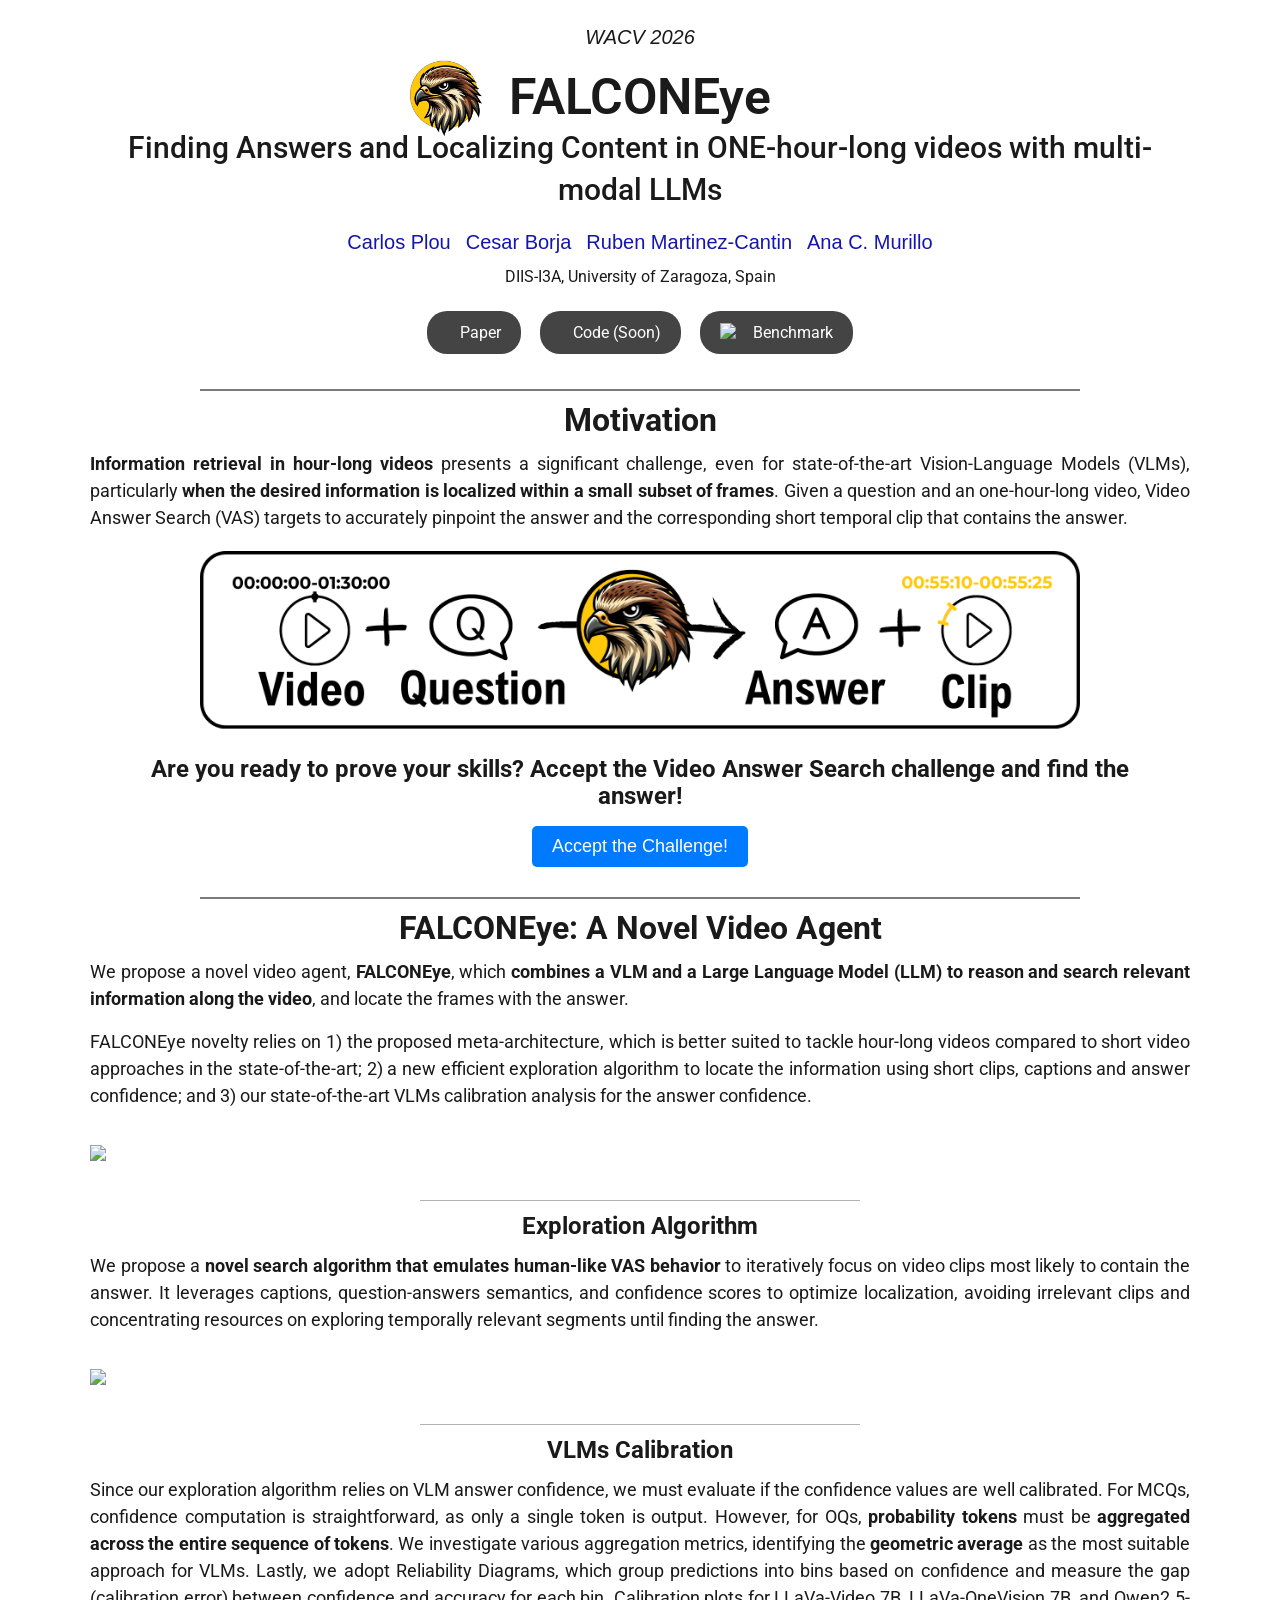
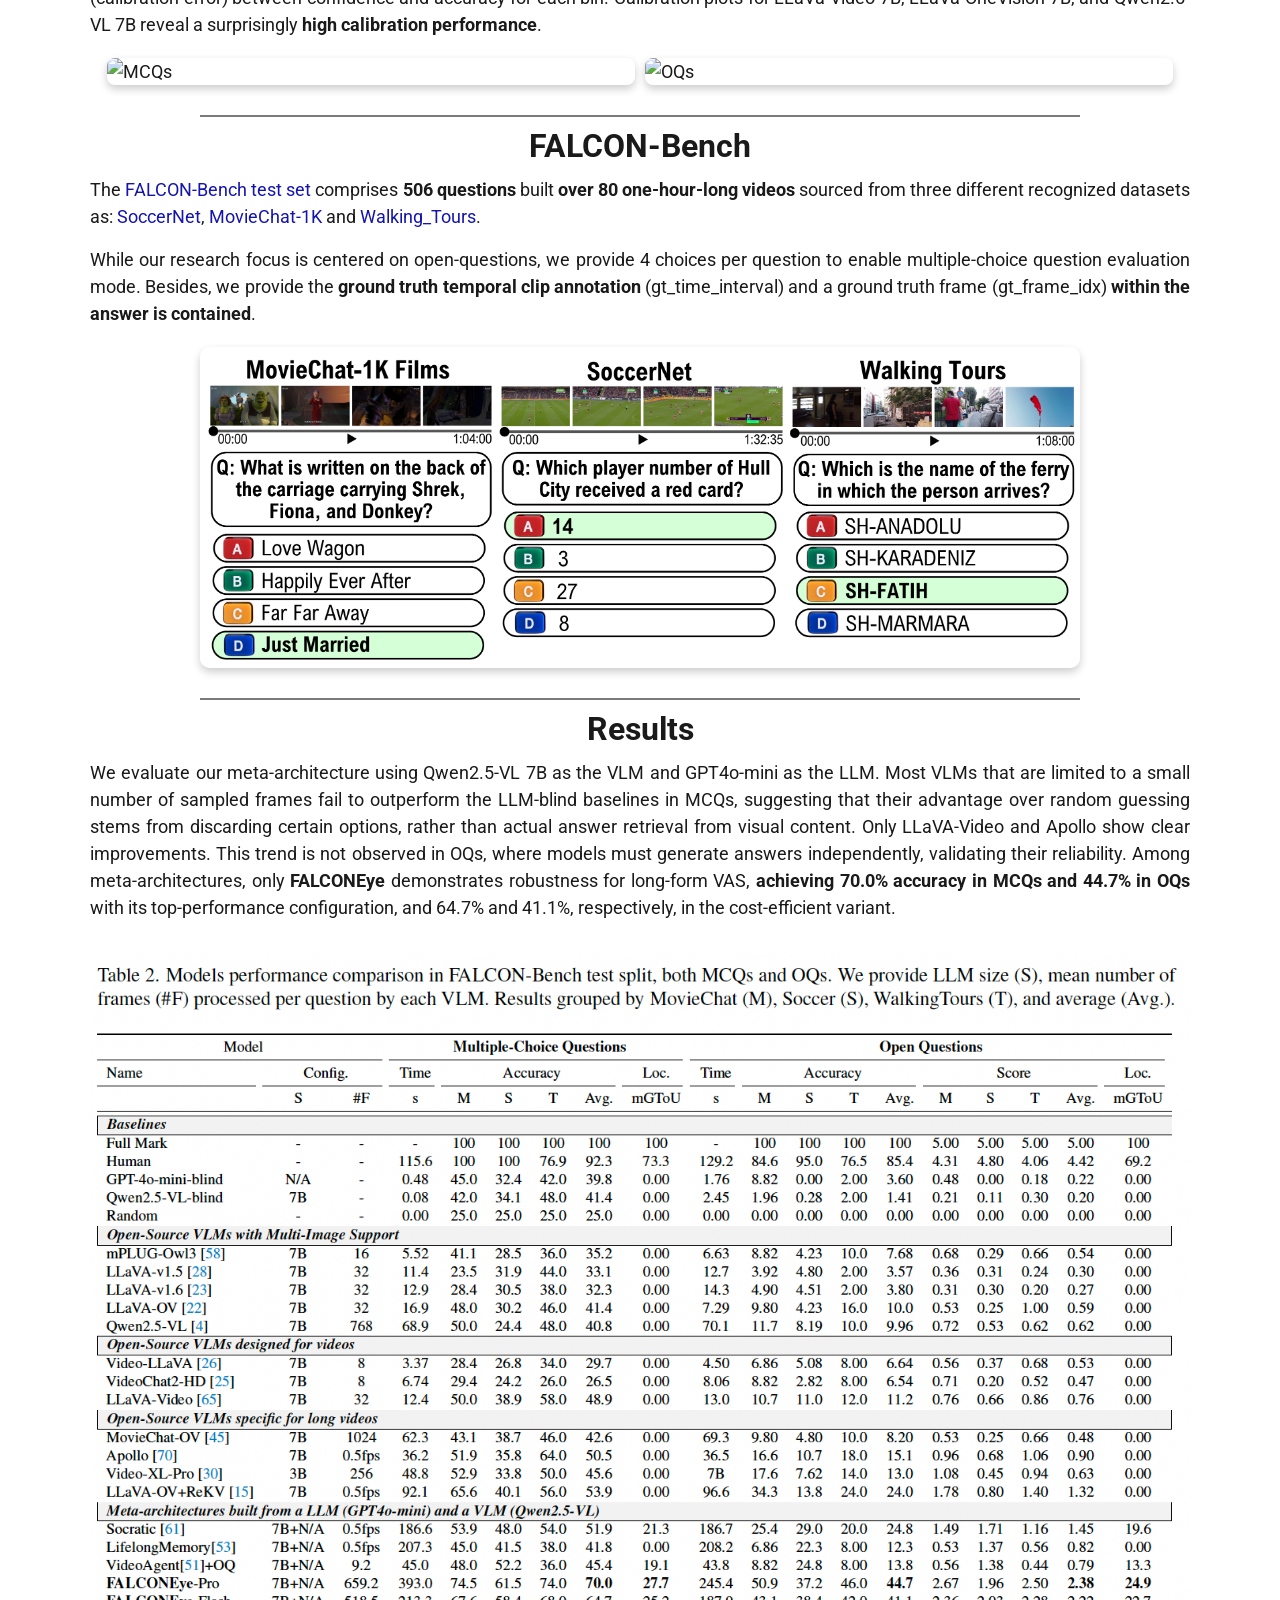
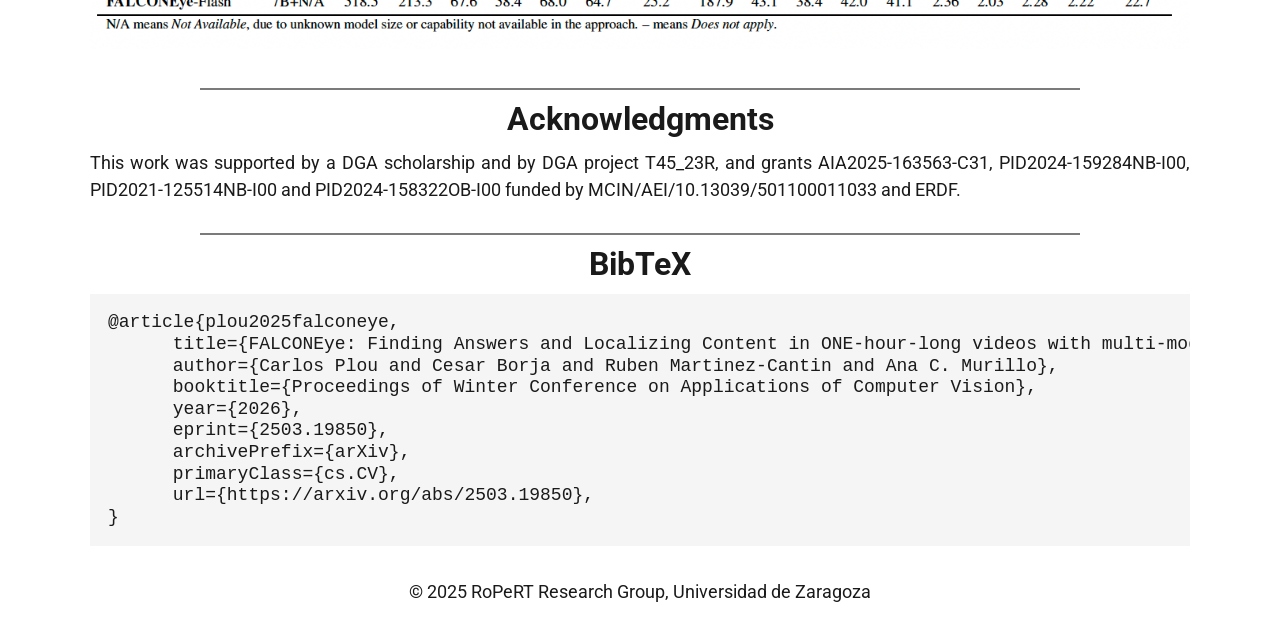
==== docs/index.html @ 59c0e641 "Update index.html" ====
<!DOCTYPE html>
<html lang="en">
<head>
  <meta charset="utf-8">
  <meta name="viewport" content="width=device-width, initial-scale=1">

  <title>FALCONEye</title>
  <meta name="description" content="Finding Answers and Localizing Content">
  <meta name="keywords" content="long-video-understanding, video-question-answering, llms">

  <meta property="og:title" content="FALCONEye">
  <meta property="og:description" content="Finding Answers and Localizing Content">
  <meta property="og:url" content="https://cplou99.github.io/falconeye/">
  <meta property="og:type" content="website">

  <meta name="twitter:card" content="summary">
  <meta name="twitter:title" content="FALCONEye">
  <meta name="twitter:description" content="Finding Answers and Localizing Content">

  <link rel="stylesheet" href="css/main.css">

  <link rel="stylesheet" href="https://cdnjs.cloudflare.com/ajax/libs/bootstrap-icons/1.11.3/font/bootstrap-icons.min.css">
  <link rel="stylesheet" href="https://cdn.jsdelivr.net/npm/font-awesome@4.7.0/css/font-awesome.min.css">
  <link rel="stylesheet" href="https://cdn.jsdelivr.net/gh/jpswalsh/academicons@1/css/academicons.min.css">

  <script src="/js/main.js"></script>
</head>
<body>
  <header>
    <div class="venue">WACV 2026</div>
    
    <div style="display: flex; justify-content: center; position: relative; margin-bottom: 0;">
      <img src="img/FALCONEyeLogo.png" alt="Logo" style="width: 80px; height: auto; position: absolute; left: calc(50% - 190px); transform: translateX(-50%);">
      <h1 class="title" style="font-size: 50px; font-family: 'Google Sans', 'Roboto', sans-serif; margin-bottom: 0; text-align: center;">
        FALCONEye
      </h1>
    </div>
  
    <p style="font-size: 30px; font-weight: 500; margin: 5px 0; line-height: 1.4; text-align: center; font-family: 'Google Sans', 'Roboto', sans-serif;">
      Finding Answers and Localizing Content in ONE-hour-long videos with multi-modal LLMs
    </p>
  </header>


  
  <link href="https://fonts.googleapis.com/css2?family=Roboto:wght@400;700&display=swap" rel="stylesheet">
  <link href="https://fonts.googleapis.com/css2?family=Google+Sans:wght@400;700&display=swap" rel="stylesheet">
  
  
  <link href="https://fonts.googleapis.com/css2?family=Playfair+Display:wght@400;700&display=swap" rel="stylesheet">
  
  
  <link href="https://fonts.googleapis.com/css2?family=Poppins:wght@400;600&display=swap" rel="stylesheet">

  <div class="authors">
      <span><a href="https://cplou99.github.io/web">Carlos Plou</a><sup></sup></span>
      <span><a href="https://www.linkedin.com/in/cesar-borja-moreno">Cesar Borja</a><sup></sup></span>
      <span><a href="https://webdiis.unizar.es/~rmcantin/">Ruben Martinez-Cantin</a><sup></sup></span>
      <span><a href="https://sites.google.com/unizar.es/anac">Ana C. Murillo</a><sup></sup></span>
  </div>

  

  <div class="affiliations">
        <span>DIIS-I3A, University of Zaragoza, Spain</span>
  </div>

  <div class="links">
      <a href="https://arxiv.org/abs/2503.19850">
        
          <i class="ai ai-arxiv"></i>
        
        Paper
      </a>
      <a href="https://github.com/cplou99/FALCONEye">
        
          <i class="bi bi-github"></i>
        
        Code (Soon)
      </a>
      <a href="https://huggingface.co/datasets/cplou99/FALCON-Bench">
        
          <img src="https://huggingface.co/front/assets/huggingface_logo-noborder.svg" alt="icon" style="width: 20px; height: 20px; margin-right: 5px;">
        
        Benchmark
      </a>
  </div>
</header>

<main>
  <section class="content">
    <style>
    .btn-group button {
        padding: 8px 16px;
        margin: 5px;
        font-size: 16px;
        background-color: #444;
        color: white;
        border: 1px solid #444;
        border-radius: 15px;
        cursor: pointer;
        transition: background-color 0.2s ease;
        display: inline-flex;
        align-items: center;
        gap: 8px;
    }
    .btn-group button:hover {
        background-color: #333;
    }
    .btn-group button img {
        width: 18px;
        height: 18px;
    }
    .links a {
    display: inline-flex;
    align-items: center;
    padding: 8px 20px;
    margin: 5px;
    font-size: 16px;
    color: white !important;
    background-color: #444 !important;
    border: none;
    border-radius: 20px;
    cursor: pointer;
    text-decoration: none;
    transition: background-color 0.2s ease;
    gap: 8px;
    }


    .links a i {
    margin-right: 5px;
    }

    h2 {
        font-size: 2rem; /* Slightly larger for better visibility */
        font-weight: 700; /* Bold */
        margin-bottom: 0.5em;
        margin-top: 0.5em;
        text-align: center; /* Center-align */
        font-family: 'Google Sans', 'Roboto', sans-serif; /* Matching title */
        }

    h3 {
        font-size: 1.5rem; /* More prominent than before */
        font-weight: 700; /* Bold */
        margin-bottom: 0.5em;
        margin-top: 0.5em;
        text-align: center; /* Center-align */
        font-family: 'Google Sans', 'Roboto', sans-serif; /* Matching title */
    }

    body {
        font-family: 'Google Sans', 'Roboto', sans-serif;
        color: var(--text-color);
        line-height: 1.5em;
        font-weight: 400;
        background-color: white;
        max-width: 1100px;
        margin: 0 auto;
        padding: 1rem;
        font-size: 18px;
    }

    hr {
        border: none;
        height: 2px;
        background-color: #444; /* Color oscuro y elegante */
        margin: 30px auto 0px auto; /* Más espacio arriba, menos abajo */
        opacity: 0.7; /* Ligera transparencia */
        width: 80%; /* Un poco más corto para estilizar */
    }

    .sub-separator {
        border: none;
        height: 1px;
        background-color: #666; /* A bit lighter */
        margin: 20px auto 5px auto; /* Less space than main separator */
        opacity: 0.5; /* More transparent */
        width: 40%; /* Shorter width */
    }

    .small-image {
        display: block;
        max-width: 80%; /* Ajusta el tamaño según prefieras */
        margin: 20px auto; /* Centra la imagen */
        border-radius: 10px; /* Esquinas redondeadas para un toque más elegante */
        box-shadow: 0 4px 8px rgba(0, 0, 0, 0.2); /* Sombra suave */
    }

    .small-image-simple {
        display: block;
        max-width: 80%; /* Ajusta el tamaño según prefieras */
        margin: 20px auto; /* Centra la imagen */
    }

    .image-pair {
        display: flex;
        justify-content: center;
        gap: 10px; /* Espacio entre las imágenes */
        margin: 20px auto; /* Margen superior e inferior */
        width: 100%; /* Ocupa toda la anchura */
    }

    .image-pair img {
        width: 48%; /* Cada imagen ocupa aproximadamente la mitad */
        height: auto; /* Ajusta la altura proporcionalmente */
        border-radius: 8px; /* Bordes redondeados */
        box-shadow: 0 4px 8px rgba(0, 0, 0, 0.2); /* Sombra ligera */
    }

<script>
    window.addEventListener('load', function() {
        const iframes = document.querySelectorAll('iframe');
        iframes.forEach(iframe => {
            const src = iframe.getAttribute('src');
            if (src && src.includes('youtube.com')) {
                if (!src.includes('mute=1')) {
                    const newSrc = src.includes('?') ? `${src}&mute=1` : `${src}?mute=1`;
                    iframe.setAttribute('src', newSrc);
                }
            }
        });
    });
</script>


</style>
<hr>
<h2 id="motivation">Motivation</h2>
<p><strong>Information retrieval in hour-long videos</strong> presents a significant challenge, even for state-of-the-art Vision-Language Models (VLMs), particularly <strong>when the desired information is localized within a small subset of frames</strong>. Given a question and an one-hour-long video, Video Answer Search (VAS) targets to accurately pinpoint the answer and the corresponding short temporal clip that contains the answer.</p>
<img src="img/FALCON_task.png" class="small-image-simple">
<div style="text-align: center; margin: 20px;">
    <p style="font-size: 24px; font-weight: bold;">Are you ready to prove your skills? Accept the Video Answer Search challenge and find the answer!</p>
    <button onclick="startChallenge()" style="padding: 10px 20px; font-size: 18px; background-color: #007BFF; color: white; border: none; border-radius: 5px; cursor: pointer; transition: background-color 0.3s ease;">
        Accept the Challenge!
    </button>
</div>
<div id="challenge" style="display: none; text-align: center;">
    <p style="font-size: 28px; font-weight: bold; margin-top: 20px;">Which coffee is announced at the entrance of Caffè Nero?</p>
    <input id="user-answer" type="text" placeholder="Your answer..." style="padding: 10px; margin: 10px; width: 80%; border: 2px solid #333; border-radius: 8px; font-size: 18px;">
    <button onclick="checkAnswer()" style="padding: 8px 20px; font-size: 16px; background-color: #28a745; color: white; border: none; border-radius: 5px; cursor: pointer; transition: background-color 0.3s ease;">
        Submit
    </button>
    <p style="font-size: 18px; font-weight: bold; margin-top: 10px;">Time spent: <span id="timer">0</span> seconds</p>
    <iframe id="video-player" width="100%" height="400" src="https://www.youtube.com/embed/mA9lYWyXMYU?mute=1&controls=1" frameborder="0" allow="accelerometer; autoplay; clipboard-write; encrypted-media; gyroscope; picture-in-picture" allowfullscreen></iframe>
    <p id="result" style="margin-top: 10px; font-size: 22px;"></p>
    <div id="answer-container" style="display: none; margin-top: 10px; text-align: center;">
        <p style="font-size: 20px;">The correct answer is: Iced Cappuccino (between 23:50 and 24:05)</p>
        <iframe id="answer-clip" width="100%" height="400" src="https://www.youtube.com/embed/mA9lYWyXMYU?mute=1&start=1430&end=1445&controls=1" frameborder="0" allow="accelerometer; autoplay; clipboard-write; encrypted-media; gyroscope; picture-in-picture" allowfullscreen></iframe>
    </div>
    <p id="reflection" style="margin-top: 20px; font-size: 18px; font-style: italic;"></p>
</div>
<script>
    let startTime, timerInterval;

    function startChallenge() {
        const challenge = document.getElementById("challenge");
        challenge.style.display = "block";
        startTimer();
    }

    function startTimer() {
        startTime = Date.now();
        timerInterval = setInterval(updateTimer, 1000);
    }

    function updateTimer() {
        const timer = document.getElementById("timer");
        const elapsedTime = Math.floor((Date.now() - startTime) / 1000);
        timer.textContent = elapsedTime;
    }

    function checkAnswer() {
        clearInterval(timerInterval);
        const userAnswer = document.getElementById("user-answer").value.toLowerCase();
        const result = document.getElementById("result");
        const answerContainer = document.getElementById("answer-container");
        const videoPlayer = document.getElementById("video-player");
        const reflection = document.getElementById("reflection");
        const elapsedTime = Math.floor((Date.now() - startTime) / 1000);

        const correctAnswer = "iced cappuccino";
        let message = "";
        let congrats = "";

        if (elapsedTime < 60) {
            message = "Whoa, that was quick! You nailed it in no time.";
            congrats = "Congrats!";
        } else if (elapsedTime < 180) {
            message = "Nice one! You did pretty well.";
            congrats = "Congrats!";
        } else if (elapsedTime < 300) {
            message = "Not bad at all! Took you a bit, but you got there.";
            congrats = "Congrats!";
        } else {
            message = "That took a while... But hey, you made it!";
            congrats = "Congrats!";
        }

        result.textContent = `${congrats} ${message} You spent ${elapsedTime} seconds.`;
        reflection.textContent = "Think about it... How did you figure it out? Do you think current VLMs using 32/64 uniform frame sampling throughout the video would catch that detail?";

        if (userAnswer.includes(correctAnswer)) {
            result.style.color = "green";
        } else {
            result.textContent = `Oops! That wasn’t it! You spent ${elapsedTime} seconds. Here's the correct answer:`;
            result.style.color = "red";
            answerContainer.style.display = "block";
            videoPlayer.style.display = "none";
        }
    }
</script>
<hr>
<h2 id="falconeye-a-novel-video-agent">FALCONEye: A Novel Video Agent</h2>
<p>We propose a novel video agent, <strong>FALCONEye</strong>, which <strong>combines a VLM and a Large Language Model (LLM) to reason and search relevant information along the video</strong>, and locate the frames with the answer.</p>
<p>FALCONEye novelty relies on 1) the proposed meta-architecture, which is better suited to tackle hour-long videos compared to short video approaches in the state-of-the-art; 2) a new efficient exploration algorithm to locate the information using short clips, captions and answer confidence; and 3) our state-of-the-art VLMs calibration analysis for the answer confidence.</p>
<figure class="teaser">
    <img src="img/FALCONEye_Teaser.png">
</figure>
<hr class="sub-separator">
<h3 id="exploration-algorithm">Exploration Algorithm</h3>
<p>We propose a <strong>novel search algorithm that emulates human-like VAS behavior</strong> to iteratively focus on video clips most likely to contain the answer. It leverages captions, question-answers semantics, and confidence scores to optimize localization, avoiding irrelevant clips and  concentrating resources on exploring temporally relevant segments until finding the answer.</p>
<figure class="teaser">
    <img src="img/FalconExpAlgorithm.png">
</figure>
<hr class="sub-separator">
<h3 id="vlms-calibration">VLMs Calibration</h3>
<p>Since our exploration algorithm relies on VLM answer confidence, we must evaluate if the confidence values are well calibrated. For MCQs, confidence computation is straightforward, as only a single token is output. However, for OQs, <strong>probability tokens</strong> must be <strong>aggregated across the entire sequence of tokens</strong>. We investigate various aggregation metrics, identifying the <strong>geometric average</strong> as the most suitable approach for VLMs. Lastly, we adopt Reliability Diagrams, which group predictions into bins based on confidence and measure the gap (calibration error) between confidence and accuracy for each bin. Calibration plots for LLaVa-Video 7B, LLaVa-OneVision 7B, and Qwen2.5-VL 7B reveal a surprisingly <strong>high calibration performance</strong>.</p>
<div class="image-pair">
    <img src="img/CalibrationMCQs.png" alt="MCQs">
    <img src="img/CalibrationOQs.png" alt="OQs">
</div>
<hr>
<h2 id="falcon-bench">FALCON-Bench</h2>
<p>The <a href="https://huggingface.co/datasets/cplou99/FALCON-Bench">FALCON-Bench test set</a> comprises <strong>506 questions</strong> built <strong>over 80 one-hour-long videos</strong> sourced from three different recognized datasets as: <a href="https://www.soccer-net.org/home">SoccerNet</a>, <a href="https://github.com/rese1f/MovieChat">MovieChat-1K</a> and <a href="https://huggingface.co/datasets/shawshankvkt/Walking_Tours">Walking_Tours</a>.</p>
<p>While our research focus is centered on open-questions, we provide 4 choices per question to enable multiple-choice question evaluation mode. Besides, we provide the <strong>ground truth temporal clip annotation</strong> (gt_time_interval) and a ground truth frame (gt_frame_idx) <strong>within the answer is contained</strong>.</p>
<img src="img/FalconBench_examples_new.png" class="small-image">
<hr>
<h2 id="results">Results</h2>
<p>We evaluate our meta-architecture using Qwen2.5-VL 7B as the VLM and GPT4o-mini as the LLM. Most VLMs that are limited to a small number of sampled frames fail to outperform the LLM-blind baselines in MCQs, suggesting that their advantage over random guessing stems from discarding certain options, rather than actual answer retrieval from visual content. Only LLaVA-Video and Apollo show clear improvements. This trend is not observed in OQs, where models must generate answers independently, validating their reliability.  Among meta-architectures, only <strong>FALCONEye</strong> demonstrates robustness for long-form VAS, <strong>achieving 70.0% accuracy in MCQs and 44.7% in OQs</strong> with its top-performance configuration, and 64.7% and 41.1%, respectively, in the cost-efficient variant.</p>
<figure class="teaser">
    <img src="img/MainResultsTable.png">
</figure>
<hr>
<h2 id="acks">Acknowledgments</h2>
<p>This work was supported by a DGA scholarship and by DGA project T45_23R, and grants AIA2025-163563-C31, PID2024-159284NB-I00, PID2021-125514NB-I00 and PID2024-158322OB-I00 funded by MCIN/AEI/10.13039/501100011033 and ERDF.</p>
<hr>
<h2 id="bibtex">BibTeX</h2>
<pre tabindex="0"><code>@article{plou2025falconeye,
      title={FALCONEye: Finding Answers and Localizing Content in ONE-hour-long videos with multi-modal LLMs}, 
      author={Carlos Plou and Cesar Borja and Ruben Martinez-Cantin and Ana C. Murillo},
      booktitle={Proceedings of Winter Conference on Applications of Computer Vision},
      year={2026},
      eprint={2503.19850},
      archivePrefix={arXiv},
      primaryClass={cs.CV},
      url={https://arxiv.org/abs/2503.19850},
}
</code></pre>
  </section>
</main>

<footer>
  &copy; 2025 RoPeRT Research Group, Universidad de Zaragoza
</footer>


</body>
</html>
---- docs/css/main.css ----
:root {
  --text-color: rgb(26, 26, 26);
  --link-color: rgb(20, 20, 175);
  --background-secondary-color: rgb(245, 245, 245);
}

body {
  font-family: ui-sans-serif, -apple-system, system-ui, Helvetica, Arial, sans-serif;

  -webkit-font-smoothing: antialiased;
  text-rendering: optimizeLegibility;

  color: var(--text-color);
  line-height: 1.5em;
  font-weight: 400;

  max-width: 900px;
  margin: 0 auto;
  padding: 1rem;
}

header {
  font-family: 'Google Sans', sans-serif;
  display: flex;
  flex-direction: column;
  align-items: center;
}

main {
  text-align: justify;
}

footer {
  margin-top: 2rem;
  text-align: center;
}

a {
  text-decoration: none;
  color: var(--link-color)
}

a:hover {
  text-decoration: underline;
}

p:not(:first-child) {
  margin-top: .5rem;
}

p {
  margin-bottom: 1rem;
}

h1 {
  font-size: 2.5rem;
  font-weight: 600;
  line-height: 1;
}

h1.title {
  font-family: 'Google Sans', sans-serif;
  text-align: center;
  margin-bottom: .25em;
  margin-top: .25em;
}

h2 {
  font-size: 1.75rem;
  font-weight: 400;
  margin-bottom: .5em;
  margin-top: 1em;
}

h3 {
  font-size: 1.25rem;
  font-weight: 600;
  margin-bottom: .5em;
  margin-top: 1em;
}

sup {
  font-size: 0.75rem;
}

.authors {
  font-family: 'Google Sans', sans-serif;
  font-size: 1.25rem;
  display: flex;
  display: flex;
  flex-wrap: wrap;
  justify-content: center;
  text-align: center;
  margin: 0.5rem;
  gap: 0.25em 0.75em;
}

.notes {
  font-size: 1rem;
  display: flex;
  flex-wrap: wrap;
  justify-content: center;
  text-align: center;
  margin: 0.25rem;
  gap: 0.25em 0.75em;
}

.affiliations {
  font-size: 1rem;
  display: flex;
  flex-wrap: wrap;
  justify-content: center;
  text-align: center;
  margin: 0.25rem;
  gap: 0.25em 0.75em;
}

.venue {
  font-size: 1.25rem;
  font-style: italic;
  margin: .5rem;
  text-align: center;
}

.links {
  font-size: 1em;
  display: flex;
  flex-wrap: wrap;
  justify-content: center;
  text-align: center;
  margin: 1rem;
  gap: 0.5em 0.5em;
}

.links a {
  text-decoration: none;
  padding: 7px 20px;
  border: 1px solid var(--link-color);
  border-radius: 20px;
  transition: background-color 0.25s ease;
}

.links a:hover {
  background-color: var(--background-secondary-color);
}

figure {
  margin: 2rem auto;
}

figure img {
  max-width: 100%;
  height: auto;
}

figure figcaption {
  text-align: justify;
  margin: 0 2rem;
  font-style: italic;
}

.code-container {
  background-color: var(--background-secondary-color);
  margin: 1em 0;
}

pre {
  margin: 0;
  padding: 1em;
  line-height: 1.2;
  overflow-x: auto;
  background-color: var(--background-secondary-color) !important;
}

.clipboard-button {
  float: right;
  font-size: 1em;
  margin: 5px;
  padding: 5px;
  color: rgba(0, 0, 0, 0.4);
  background-color: transparent;
  border: none;
  border-radius: 5px;
  cursor: pointer;
  transition: background-color 0.25s ease;
}

.clipboard-button:hover {
  background-color: rgba(0, 0, 0, 0.1);
}

article.publication {
  margin: 1rem 0;
}
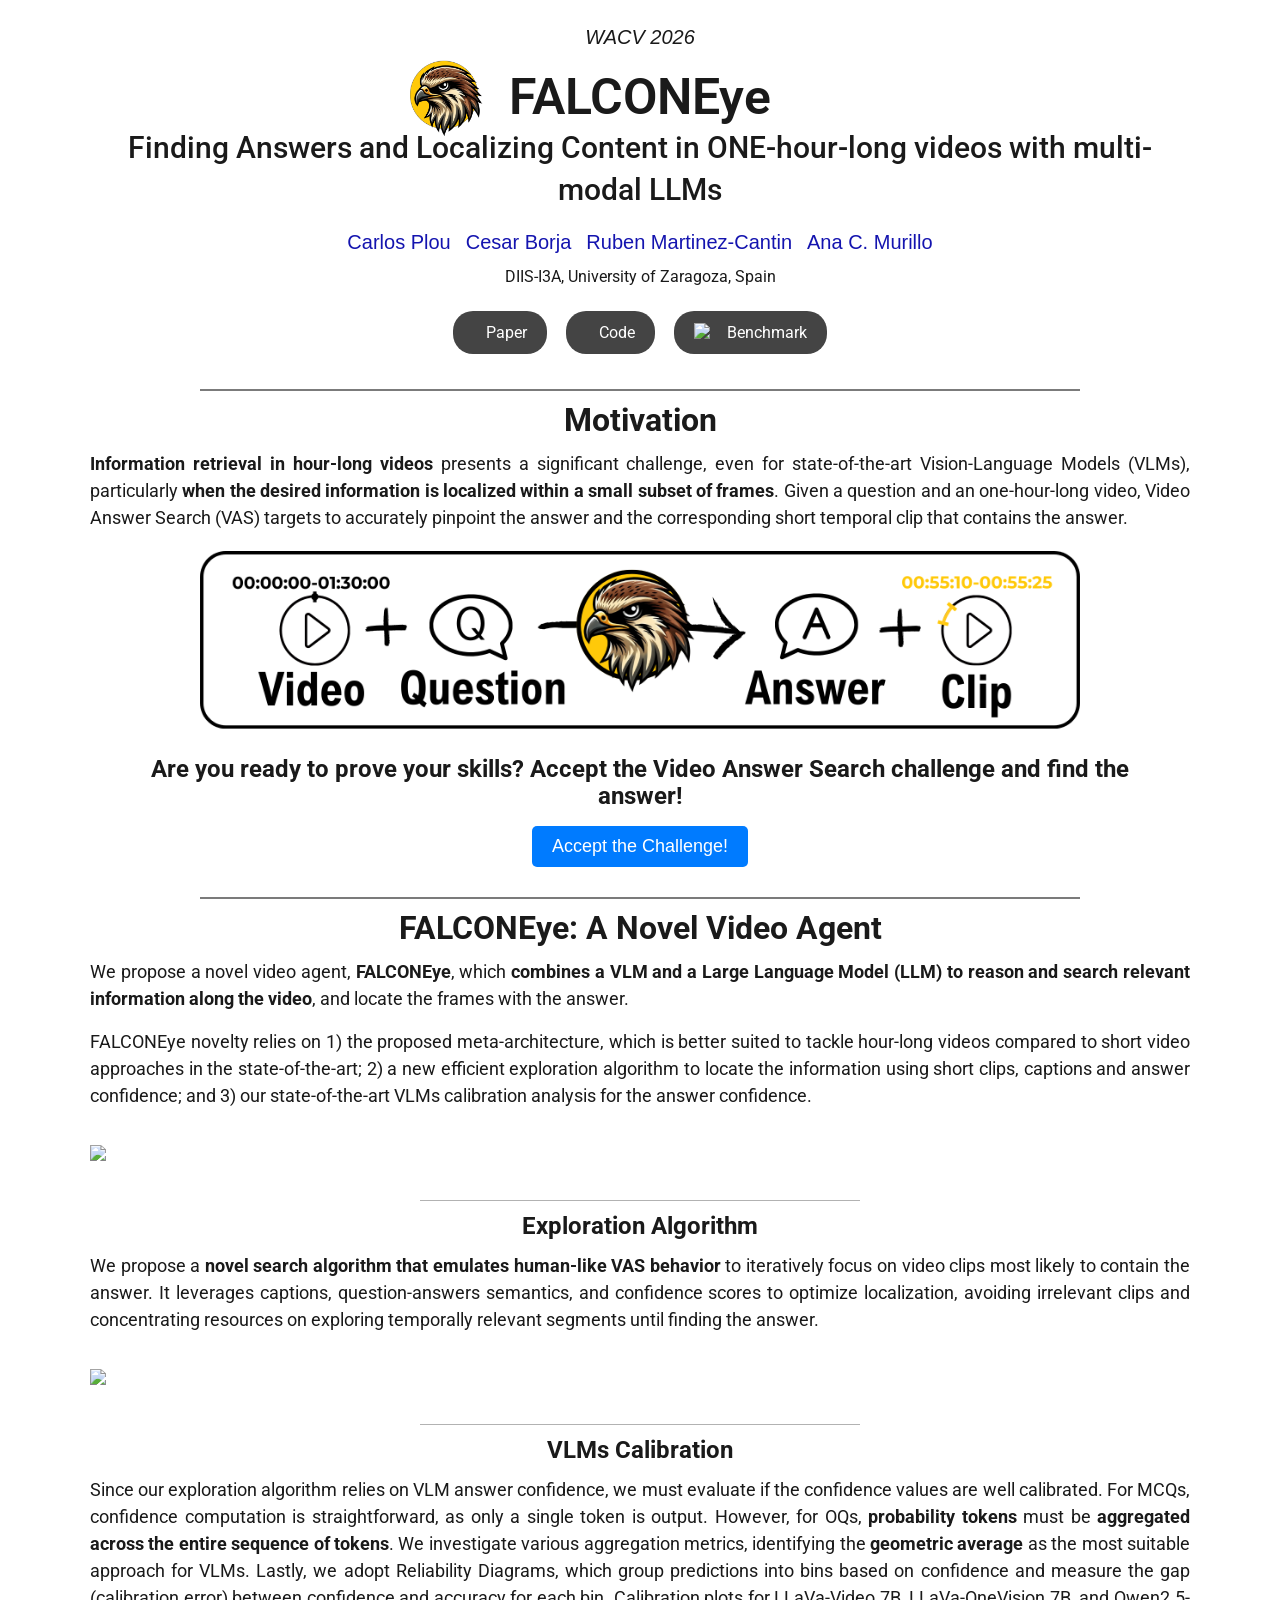
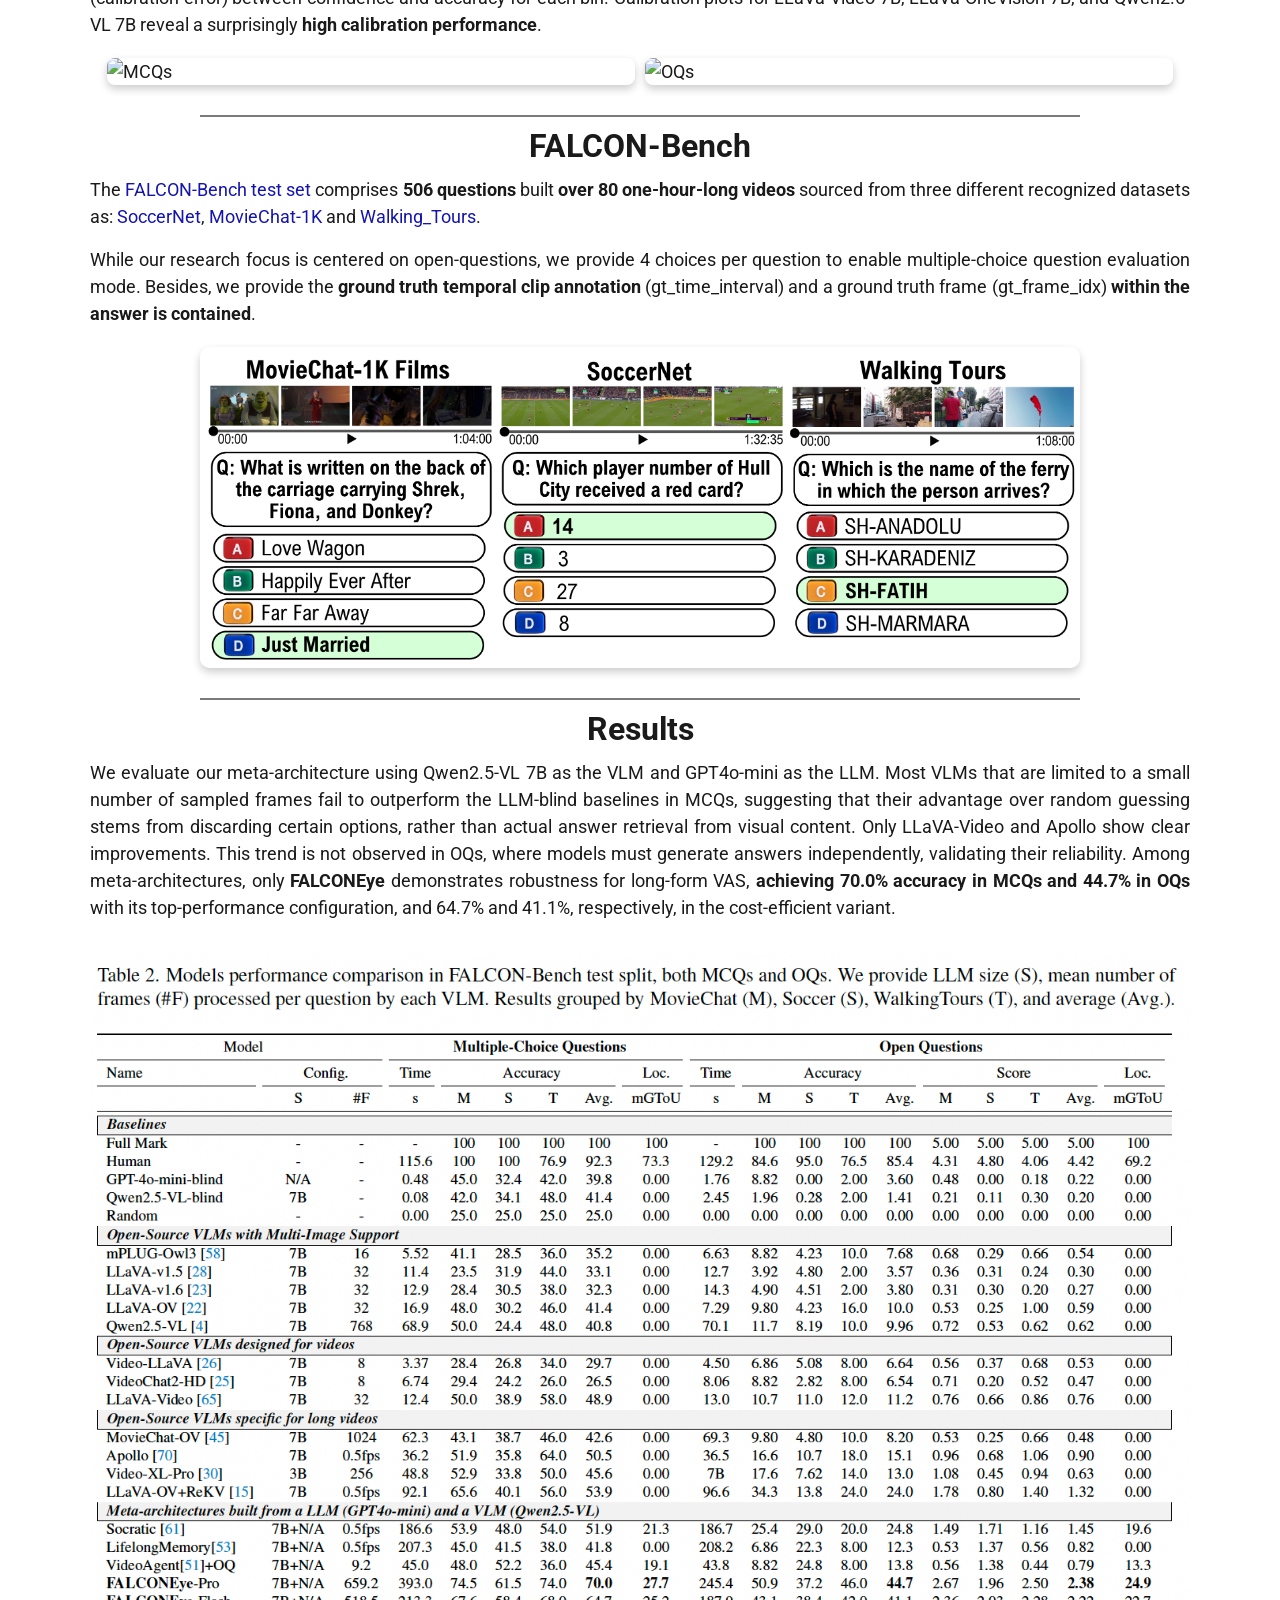
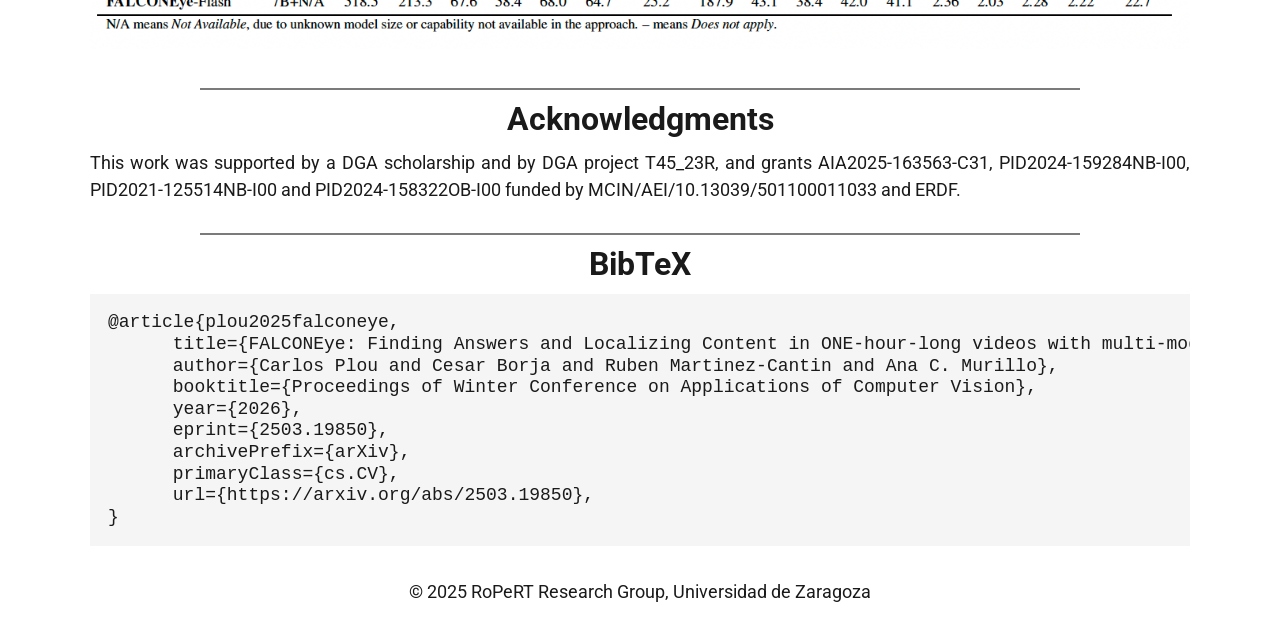
==== commit a015270f: "update webpage" ====
--- a/docs/index.html
+++ b/docs/index.html
@@ -76,7 +76,7 @@
         
           <i class="bi bi-github"></i>
         
-        Code (Soon)
+        Code
       </a>
       <a href="https://huggingface.co/datasets/cplou99/FALCON-Bench">
         
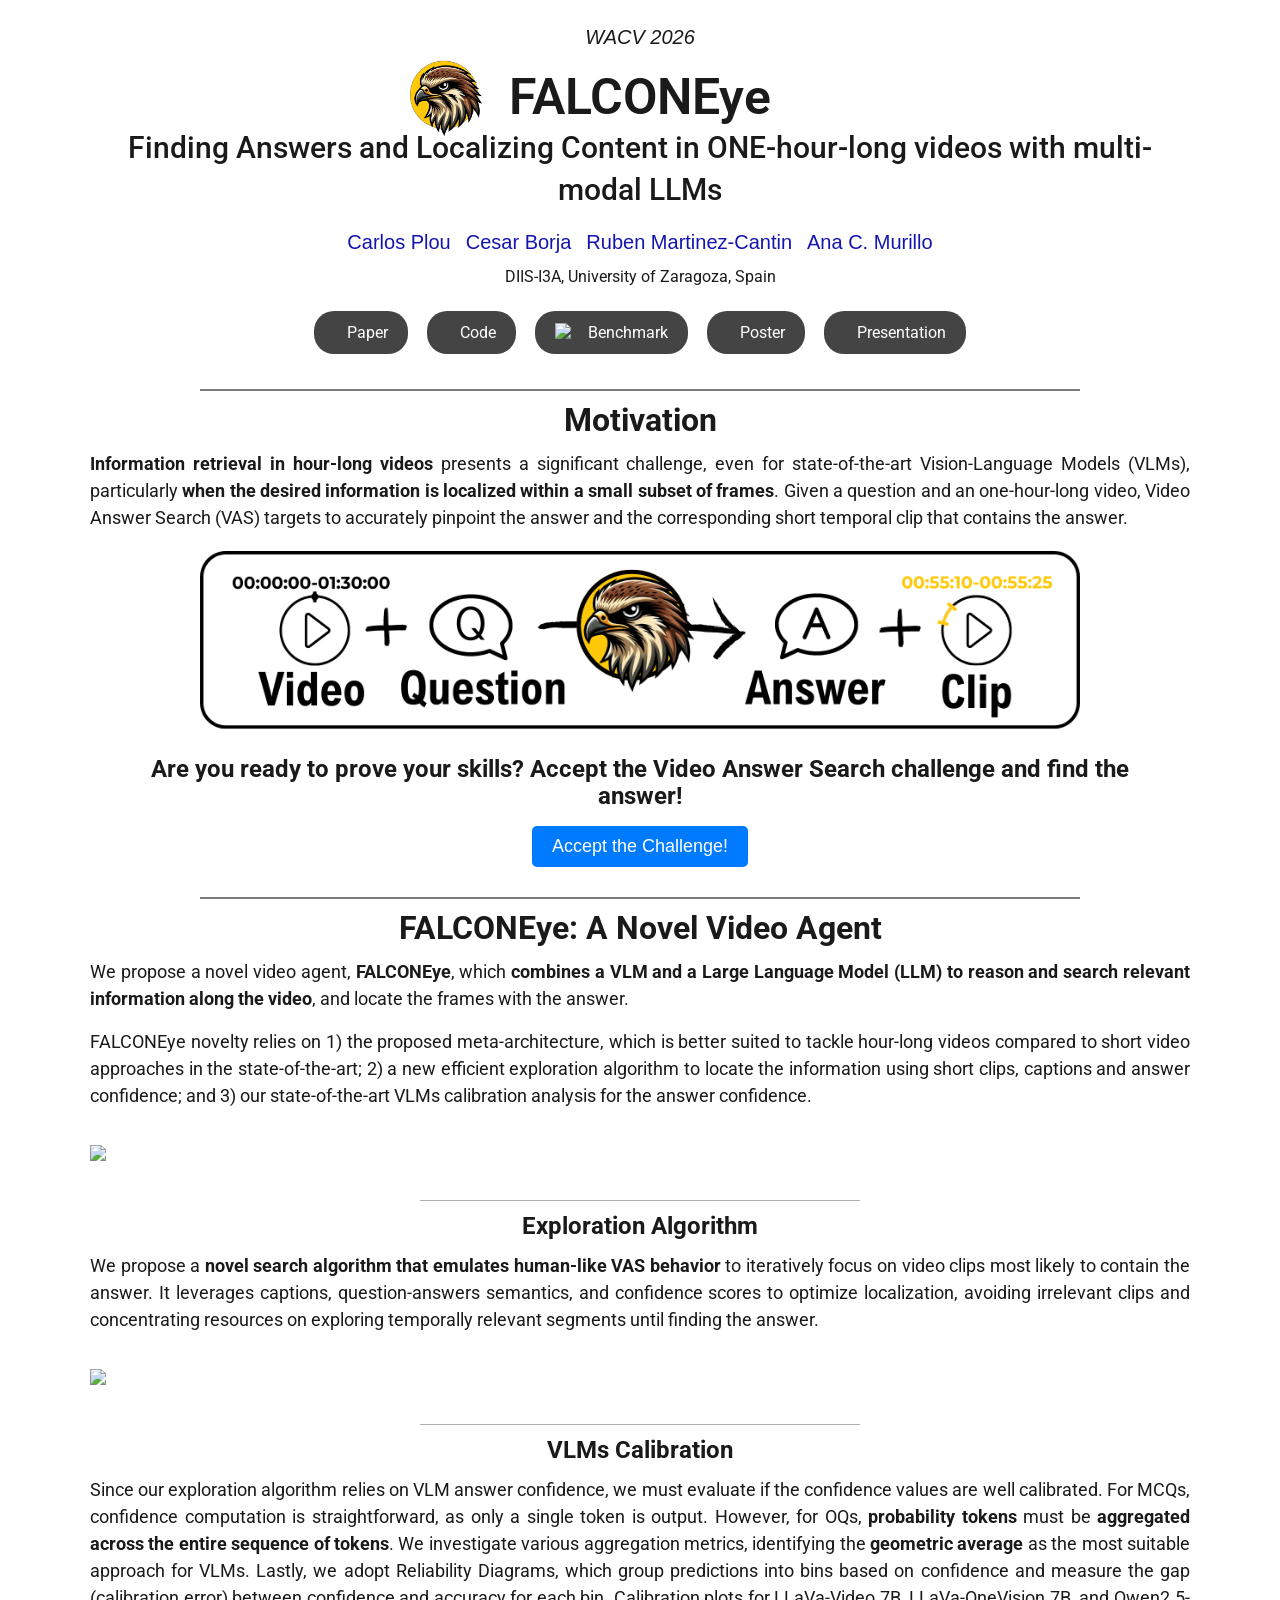
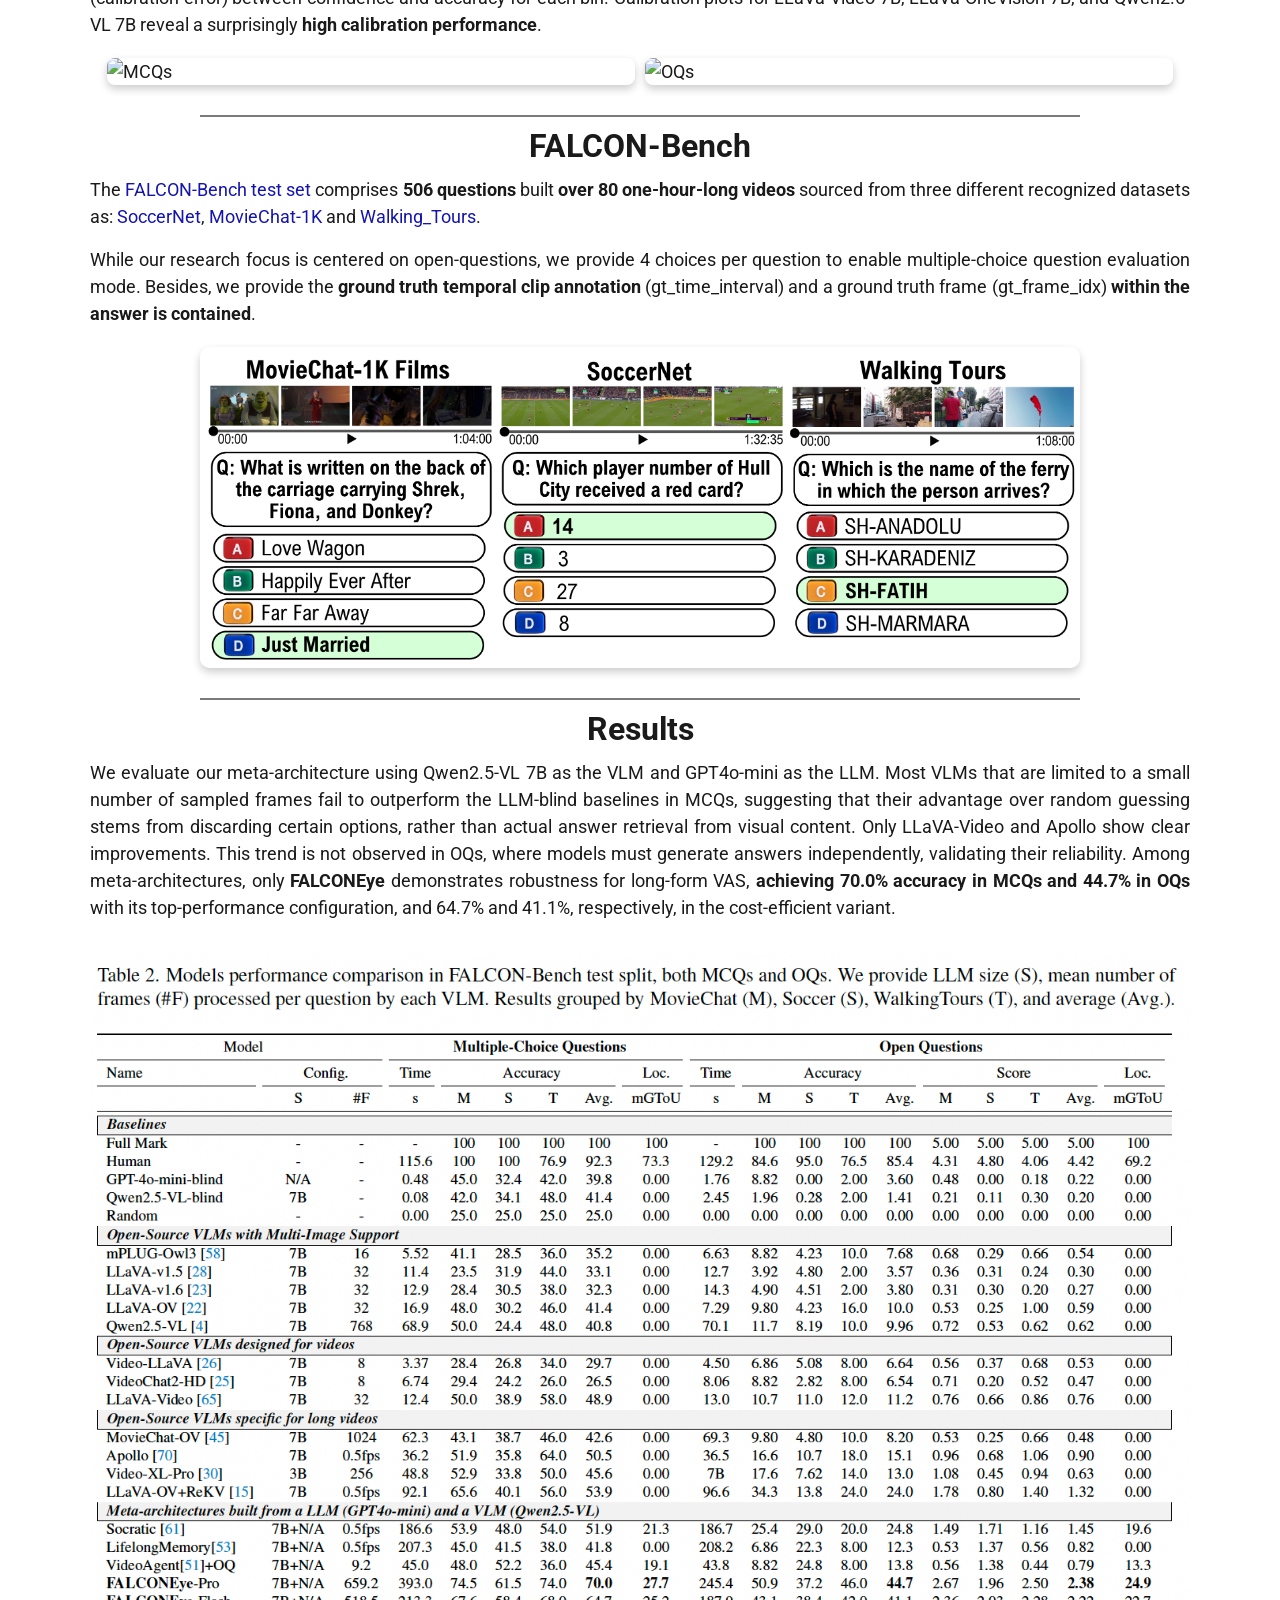
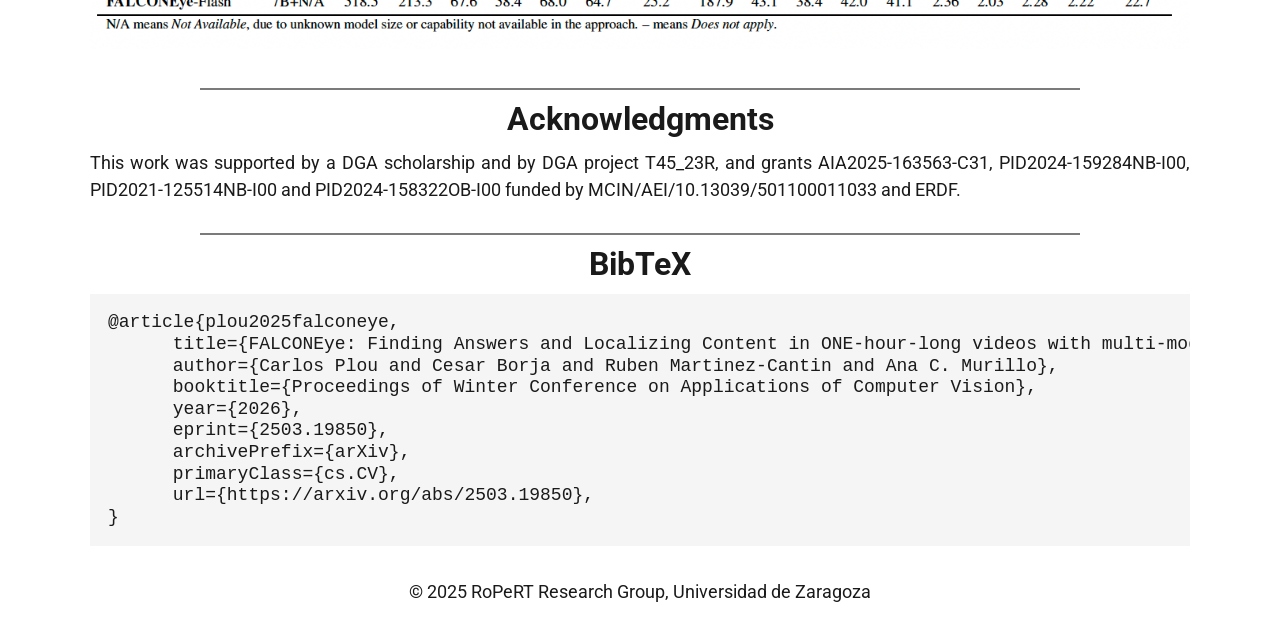
==== commit 5c78e72a: "add links to poster and presentation" ====
--- a/docs/index.html
+++ b/docs/index.html
@@ -6,7 +6,7 @@
 
   <title>FALCONEye</title>
   <meta name="description" content="Finding Answers and Localizing Content">
-  <meta name="keywords" content="long-video-understanding, video-question-answering, llms">
+  <meta name="keywords" content="agentic video, video-question-answering, llms">
 
   <meta property="og:title" content="FALCONEye">
   <meta property="og:description" content="Finding Answers and Localizing Content">
@@ -83,6 +83,18 @@
           <img src="https://huggingface.co/front/assets/huggingface_logo-noborder.svg" alt="icon" style="width: 20px; height: 20px; margin-right: 5px;">
         
         Benchmark
+      </a>
+      <a href="img/falconeye_poster.png">
+        
+          <i class="bi bi-file-earmark-image"></i>
+        
+        Poster
+      </a>
+      <a href="https://youtu.be/watch?v=HDyc6uejWko">
+        
+          <i class="bi bi-camera-reels"></i>
+        
+        Presentation
       </a>
   </div>
 </header>
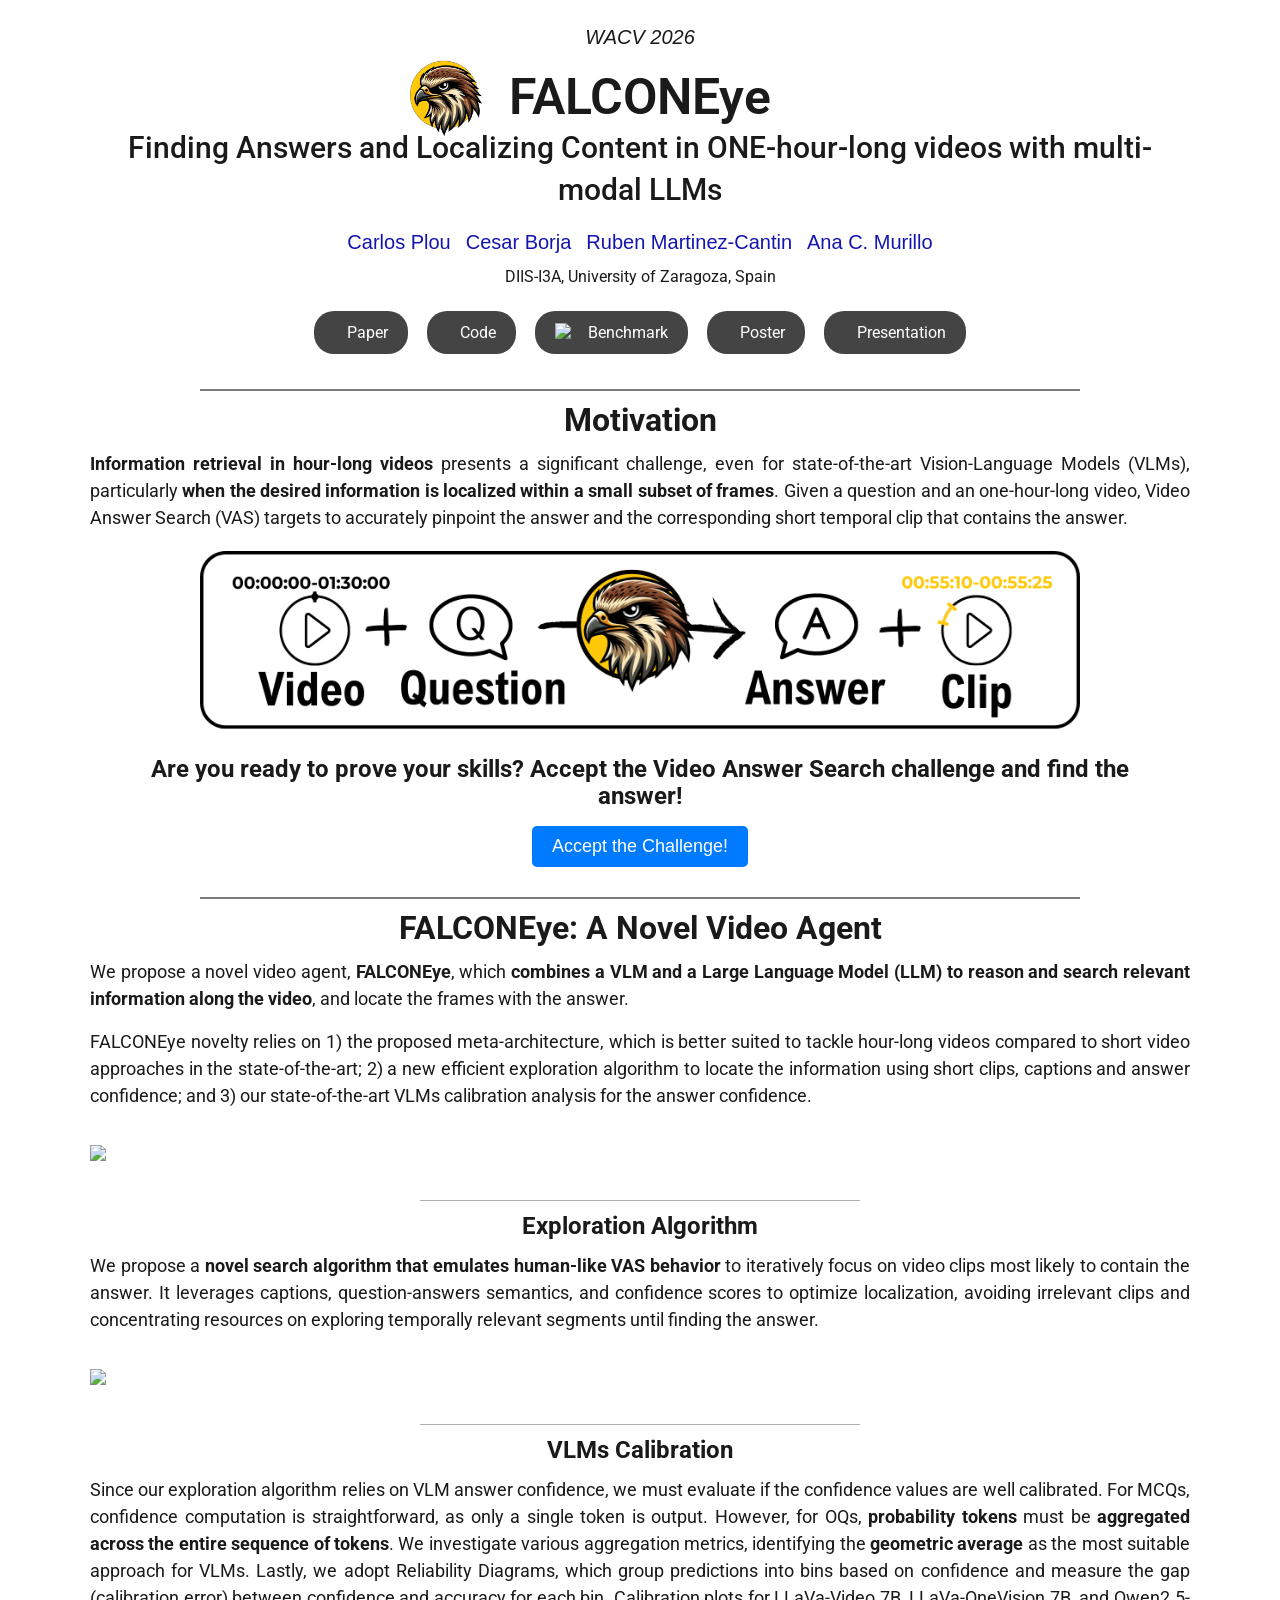
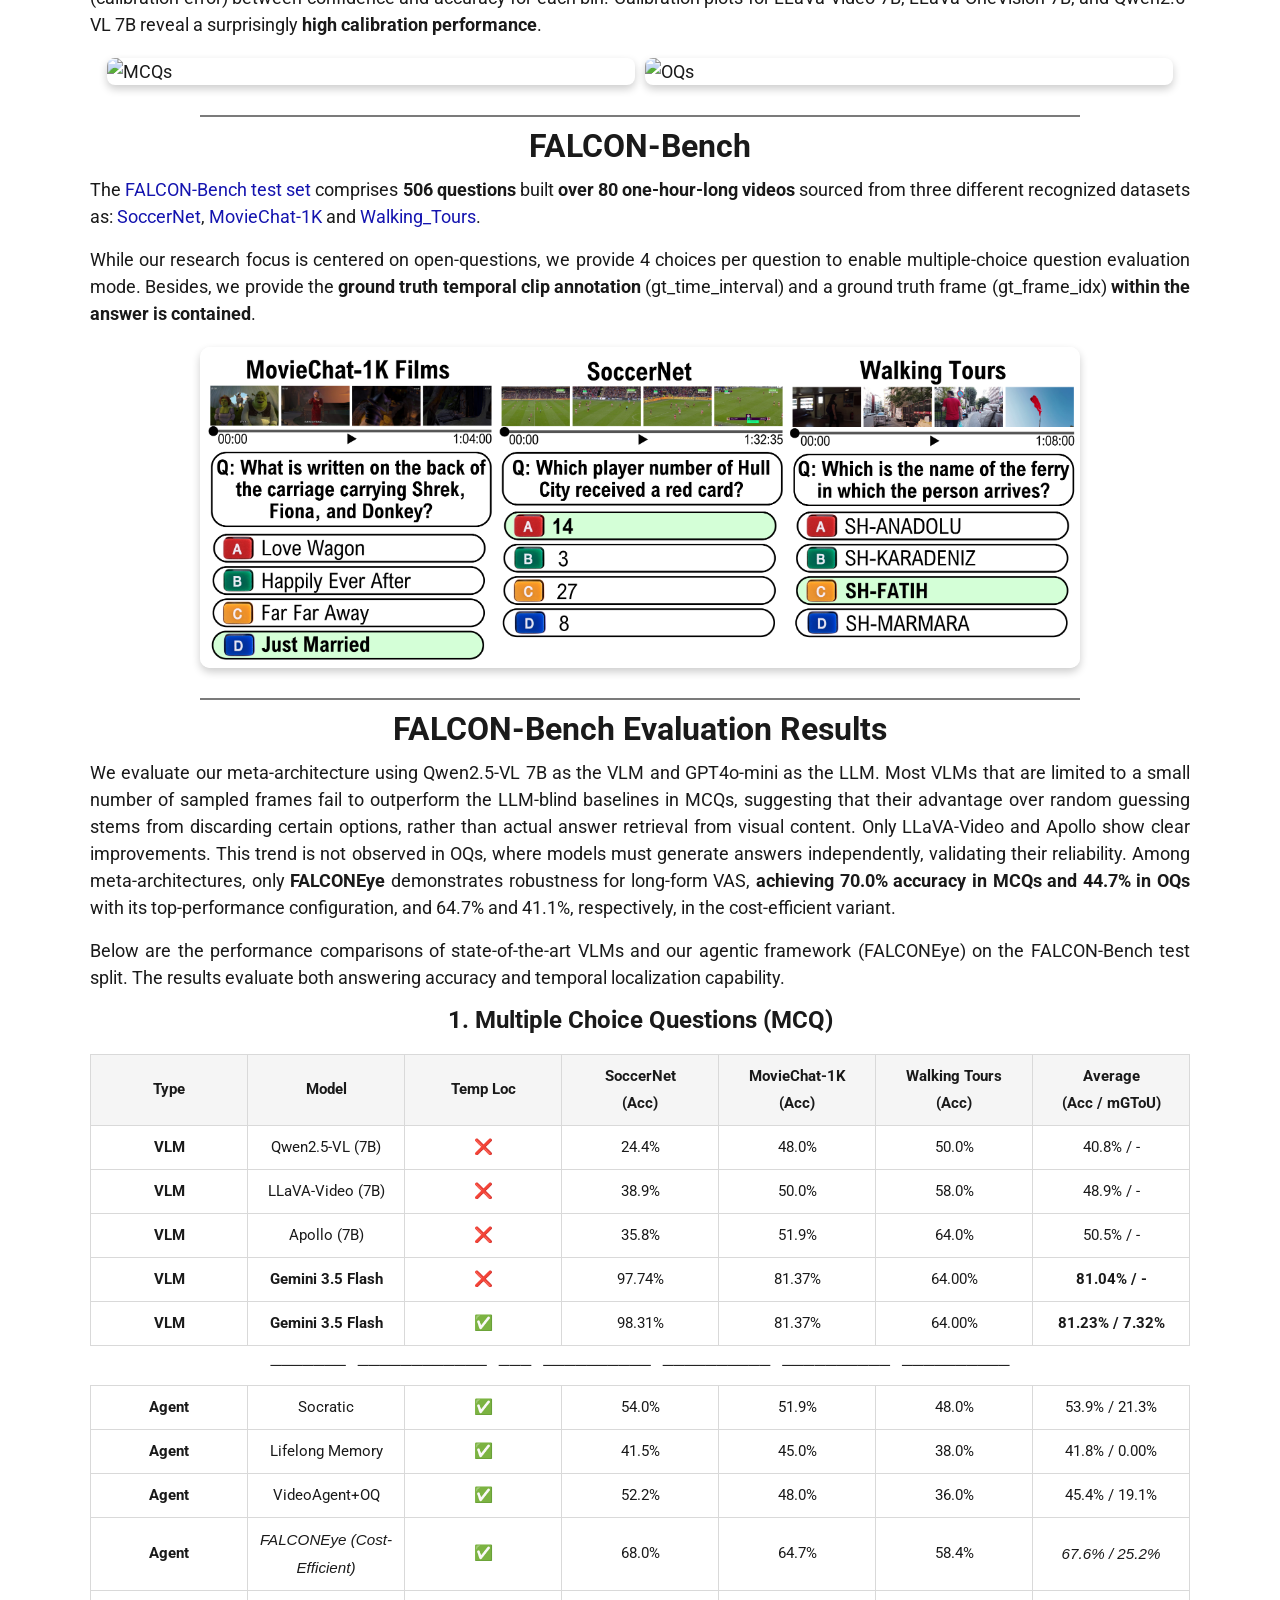
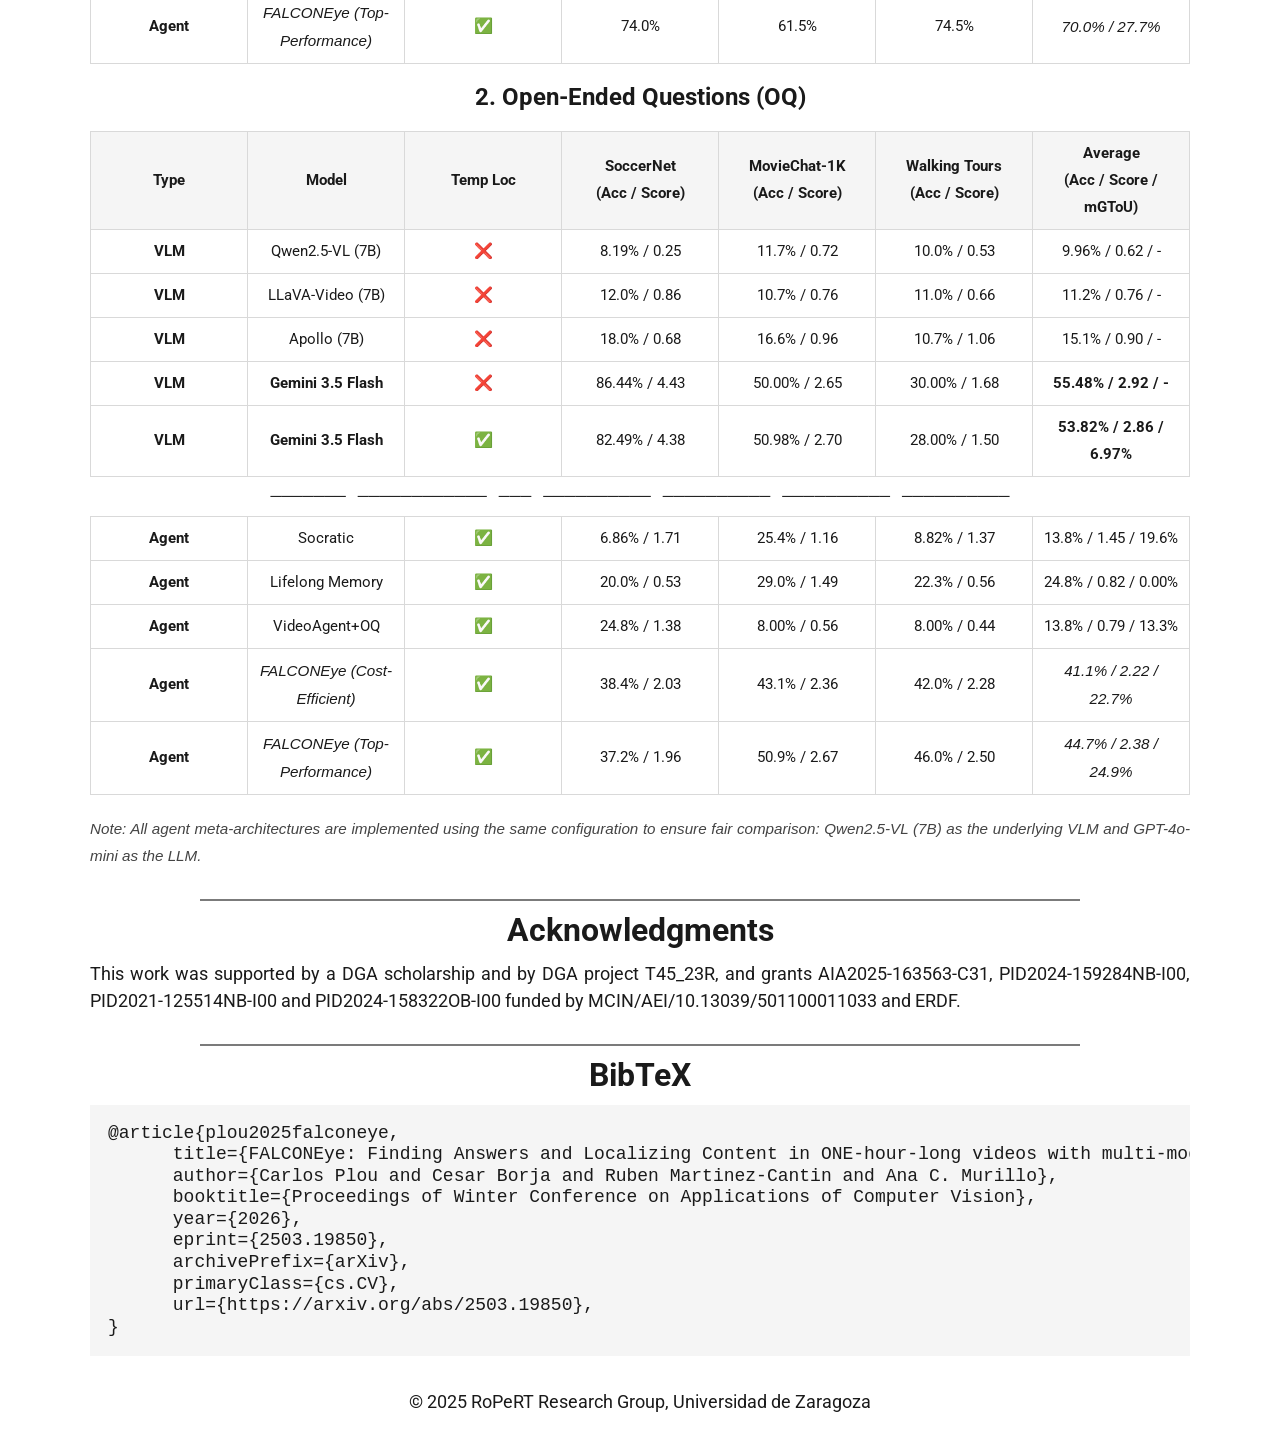
==== commit beb8a01f: "Add detailed FALCON-Bench results tables to README and website" ====
--- a/docs/index.html
+++ b/docs/index.html
@@ -204,6 +204,33 @@
         display: block;
         max-width: 80%; /* Ajusta el tamaño según prefieras */
         margin: 20px auto; /* Centra la imagen */
+    }
+
+    table {
+        width: 100%;
+        border-collapse: collapse;
+        margin: 20px auto;
+        font-size: 0.95rem;
+        table-layout: fixed;
+    }
+
+    th, td {
+        border: 1px solid #d9d9d9;
+        padding: 8px 10px;
+        text-align: center;
+        vertical-align: middle;
+    }
+
+    th {
+        background: #f5f5f5;
+        font-weight: 700;
+    }
+
+    .results-note {
+        font-size: 0.95rem;
+        font-style: italic;
+        color: #444;
+        margin-top: 10px;
     }
 
     .image-pair {
@@ -349,11 +376,68 @@
 <p>While our research focus is centered on open-questions, we provide 4 choices per question to enable multiple-choice question evaluation mode. Besides, we provide the <strong>ground truth temporal clip annotation</strong> (gt_time_interval) and a ground truth frame (gt_frame_idx) <strong>within the answer is contained</strong>.</p>
 <img src="img/FalconBench_examples_new.png" class="small-image">
 <hr>
-<h2 id="results">Results</h2>
-<p>We evaluate our meta-architecture using Qwen2.5-VL 7B as the VLM and GPT4o-mini as the LLM. Most VLMs that are limited to a small number of sampled frames fail to outperform the LLM-blind baselines in MCQs, suggesting that their advantage over random guessing stems from discarding certain options, rather than actual answer retrieval from visual content. Only LLaVA-Video and Apollo show clear improvements. This trend is not observed in OQs, where models must generate answers independently, validating their reliability.  Among meta-architectures, only <strong>FALCONEye</strong> demonstrates robustness for long-form VAS, <strong>achieving 70.0% accuracy in MCQs and 44.7% in OQs</strong> with its top-performance configuration, and 64.7% and 41.1%, respectively, in the cost-efficient variant.</p>
-<figure class="teaser">
-    <img src="img/MainResultsTable.png">
-</figure>
+<h2 id="results">FALCON-Bench Evaluation Results</h2>
+<p>We evaluate our meta-architecture using Qwen2.5-VL 7B as the VLM and GPT4o-mini as the LLM. Most VLMs that are limited to a small number of sampled frames fail to outperform the LLM-blind baselines in MCQs, suggesting that their advantage over random guessing stems from discarding certain options, rather than actual answer retrieval from visual content. Only LLaVA-Video and Apollo show clear improvements. This trend is not observed in OQs, where models must generate answers independently, validating their reliability. Among meta-architectures, only <strong>FALCONEye</strong> demonstrates robustness for long-form VAS, <strong>achieving 70.0% accuracy in MCQs and 44.7% in OQs</strong> with its top-performance configuration, and 64.7% and 41.1%, respectively, in the cost-efficient variant.</p>
+<p>Below are the performance comparisons of state-of-the-art VLMs and our agentic framework (FALCONEye) on the FALCON-Bench test split. The results evaluate both answering accuracy and temporal localization capability.</p>
+
+<h3>1. Multiple Choice Questions (MCQ)</h3>
+<table>
+  <thead>
+    <tr>
+      <th>Type</th>
+      <th>Model</th>
+      <th>Temp Loc</th>
+      <th>SoccerNet<br>(Acc)</th>
+      <th>MovieChat-1K<br>(Acc)</th>
+      <th>Walking Tours<br>(Acc)</th>
+      <th><strong>Average</strong><br><strong>(Acc / mGToU)</strong></th>
+    </tr>
+  </thead>
+  <tbody>
+    <tr><td><strong>VLM</strong></td><td>Qwen2.5-VL (7B)</td><td>❌</td><td>24.4%</td><td>48.0%</td><td>50.0%</td><td>40.8% / -</td></tr>
+    <tr><td><strong>VLM</strong></td><td>LLaVA-Video (7B)</td><td>❌</td><td>38.9%</td><td>50.0%</td><td>58.0%</td><td>48.9% / -</td></tr>
+    <tr><td><strong>VLM</strong></td><td>Apollo (7B)</td><td>❌</td><td>35.8%</td><td>51.9%</td><td>64.0%</td><td>50.5% / -</td></tr>
+    <tr><td><strong>VLM</strong></td><td><strong>Gemini 3.5 Flash</strong></td><td>❌</td><td>97.74%</td><td>81.37%</td><td>64.00%</td><td><strong>81.04% / -</strong></td></tr>
+    <tr><td><strong>VLM</strong></td><td><strong>Gemini 3.5 Flash</strong></td><td>✅</td><td>98.31%</td><td>81.37%</td><td>64.00%</td><td><strong>81.23% / 7.32%</strong></td></tr>
+    <tr><td colspan="7" style="border: none; background: transparent; padding: 6px;">─────── &nbsp; ──────────── &nbsp; ─── &nbsp; ────────── &nbsp; ────────── &nbsp; ────────── &nbsp; ──────────</td></tr>
+    <tr><td><strong>Agent</strong></td><td>Socratic</td><td>✅</td><td>54.0%</td><td>51.9%</td><td>48.0%</td><td>53.9% / 21.3%</td></tr>
+    <tr><td><strong>Agent</strong></td><td>Lifelong Memory</td><td>✅</td><td>41.5%</td><td>45.0%</td><td>38.0%</td><td>41.8% / 0.00%</td></tr>
+    <tr><td><strong>Agent</strong></td><td>VideoAgent+OQ</td><td>✅</td><td>52.2%</td><td>48.0%</td><td>36.0%</td><td>45.4% / 19.1%</td></tr>
+    <tr><td><strong>Agent</strong></td><td><em>FALCONEye (Cost-Efficient)</em></td><td>✅</td><td>68.0%</td><td>64.7%</td><td>58.4%</td><td><em>67.6% / 25.2%</em></td></tr>
+    <tr><td><strong>Agent</strong></td><td><em>FALCONEye (Top-Performance)</em></td><td>✅</td><td>74.0%</td><td>61.5%</td><td>74.5%</td><td><em>70.0% / 27.7%</em></td></tr>
+  </tbody>
+</table>
+
+<h3>2. Open-Ended Questions (OQ)</h3>
+<table>
+  <thead>
+    <tr>
+      <th>Type</th>
+      <th>Model</th>
+      <th>Temp Loc</th>
+      <th>SoccerNet<br>(Acc / Score)</th>
+      <th>MovieChat-1K<br>(Acc / Score)</th>
+      <th>Walking Tours<br>(Acc / Score)</th>
+      <th><strong>Average</strong><br><strong>(Acc / Score / mGToU)</strong></th>
+    </tr>
+  </thead>
+  <tbody>
+    <tr><td><strong>VLM</strong></td><td>Qwen2.5-VL (7B)</td><td>❌</td><td>8.19% / 0.25</td><td>11.7% / 0.72</td><td>10.0% / 0.53</td><td>9.96% / 0.62 / -</td></tr>
+    <tr><td><strong>VLM</strong></td><td>LLaVA-Video (7B)</td><td>❌</td><td>12.0% / 0.86</td><td>10.7% / 0.76</td><td>11.0% / 0.66</td><td>11.2% / 0.76 / -</td></tr>
+    <tr><td><strong>VLM</strong></td><td>Apollo (7B)</td><td>❌</td><td>18.0% / 0.68</td><td>16.6% / 0.96</td><td>10.7% / 1.06</td><td>15.1% / 0.90 / -</td></tr>
+    <tr><td><strong>VLM</strong></td><td><strong>Gemini 3.5 Flash</strong></td><td>❌</td><td>86.44% / 4.43</td><td>50.00% / 2.65</td><td>30.00% / 1.68</td><td><strong>55.48% / 2.92 / -</strong></td></tr>
+    <tr><td><strong>VLM</strong></td><td><strong>Gemini 3.5 Flash</strong></td><td>✅</td><td>82.49% / 4.38</td><td>50.98% / 2.70</td><td>28.00% / 1.50</td><td><strong>53.82% / 2.86 / 6.97%</strong></td></tr>
+    <tr><td colspan="7" style="border: none; background: transparent; padding: 6px;">─────── &nbsp; ──────────── &nbsp; ─── &nbsp; ────────── &nbsp; ────────── &nbsp; ────────── &nbsp; ──────────</td></tr>
+    <tr><td><strong>Agent</strong></td><td>Socratic</td><td>✅</td><td>6.86% / 1.71</td><td>25.4% / 1.16</td><td>8.82% / 1.37</td><td>13.8% / 1.45 / 19.6%</td></tr>
+    <tr><td><strong>Agent</strong></td><td>Lifelong Memory</td><td>✅</td><td>20.0% / 0.53</td><td>29.0% / 1.49</td><td>22.3% / 0.56</td><td>24.8% / 0.82 / 0.00%</td></tr>
+    <tr><td><strong>Agent</strong></td><td>VideoAgent+OQ</td><td>✅</td><td>24.8% / 1.38</td><td>8.00% / 0.56</td><td>8.00% / 0.44</td><td>13.8% / 0.79 / 13.3%</td></tr>
+    <tr><td><strong>Agent</strong></td><td><em>FALCONEye (Cost-Efficient)</em></td><td>✅</td><td>38.4% / 2.03</td><td>43.1% / 2.36</td><td>42.0% / 2.28</td><td><em>41.1% / 2.22 / 22.7%</em></td></tr>
+    <tr><td><strong>Agent</strong></td><td><em>FALCONEye (Top-Performance)</em></td><td>✅</td><td>37.2% / 1.96</td><td>50.9% / 2.67</td><td>46.0% / 2.50</td><td><em>44.7% / 2.38 / 24.9%</em></td></tr>
+  </tbody>
+</table>
+
+<p class="results-note"><em>Note: All agent meta-architectures are implemented using the same configuration to ensure fair comparison: Qwen2.5-VL (7B) as the underlying VLM and GPT-4o-mini as the LLM.</em></p>
+
 <hr>
 <h2 id="acks">Acknowledgments</h2>
 <p>This work was supported by a DGA scholarship and by DGA project T45_23R, and grants AIA2025-163563-C31, PID2024-159284NB-I00, PID2021-125514NB-I00 and PID2024-158322OB-I00 funded by MCIN/AEI/10.13039/501100011033 and ERDF.</p>
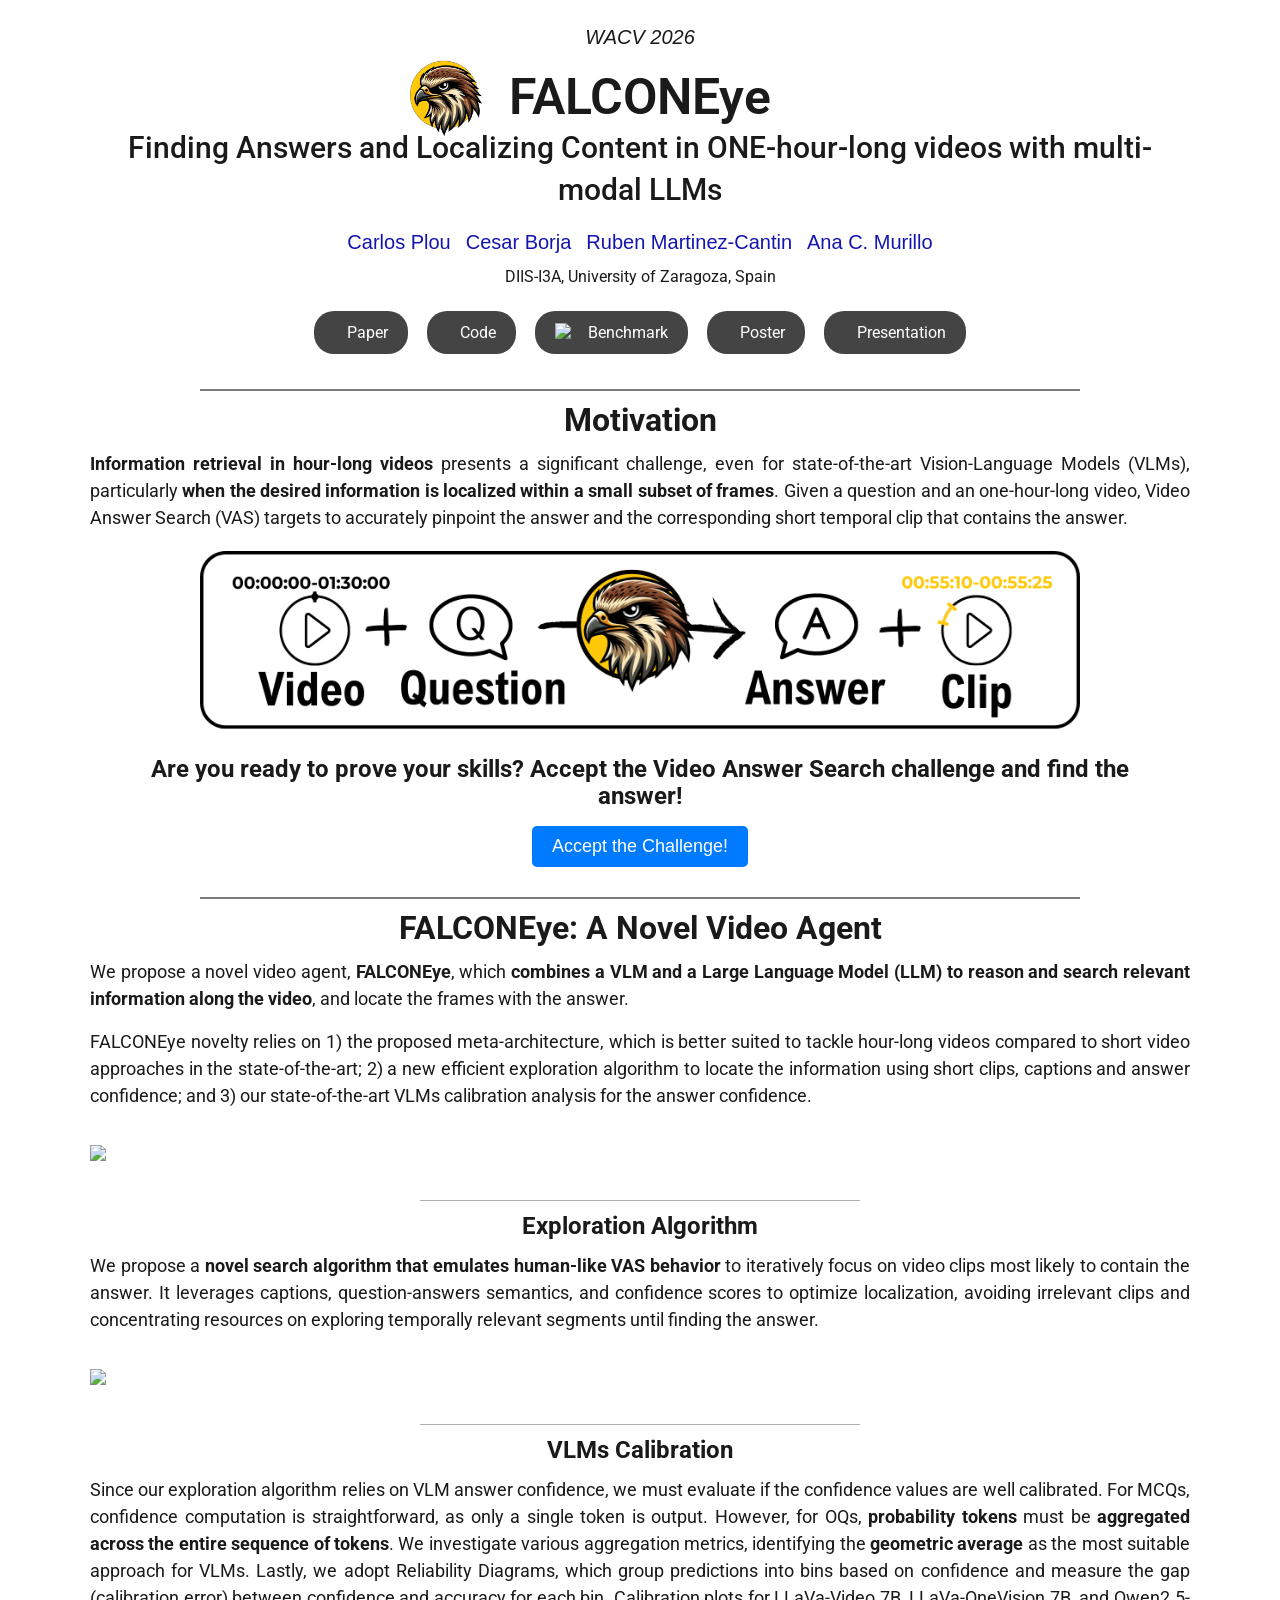
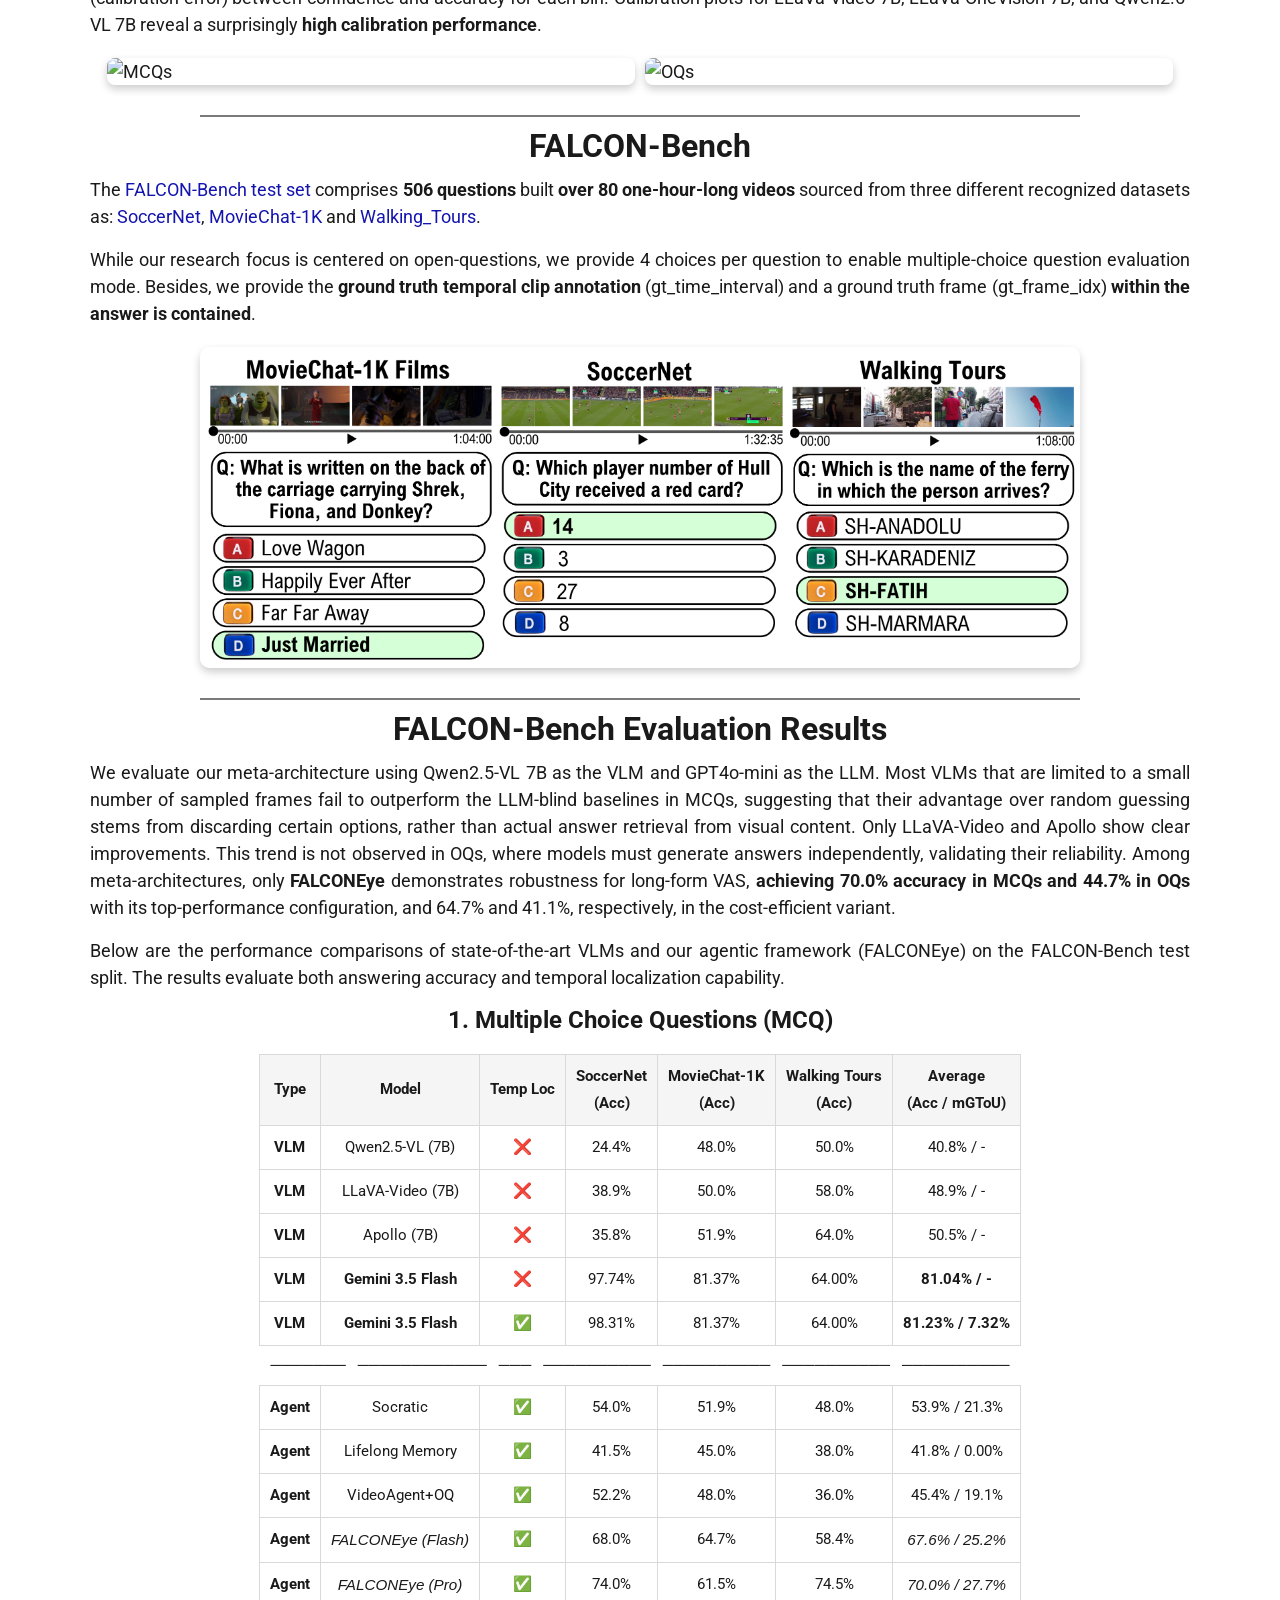
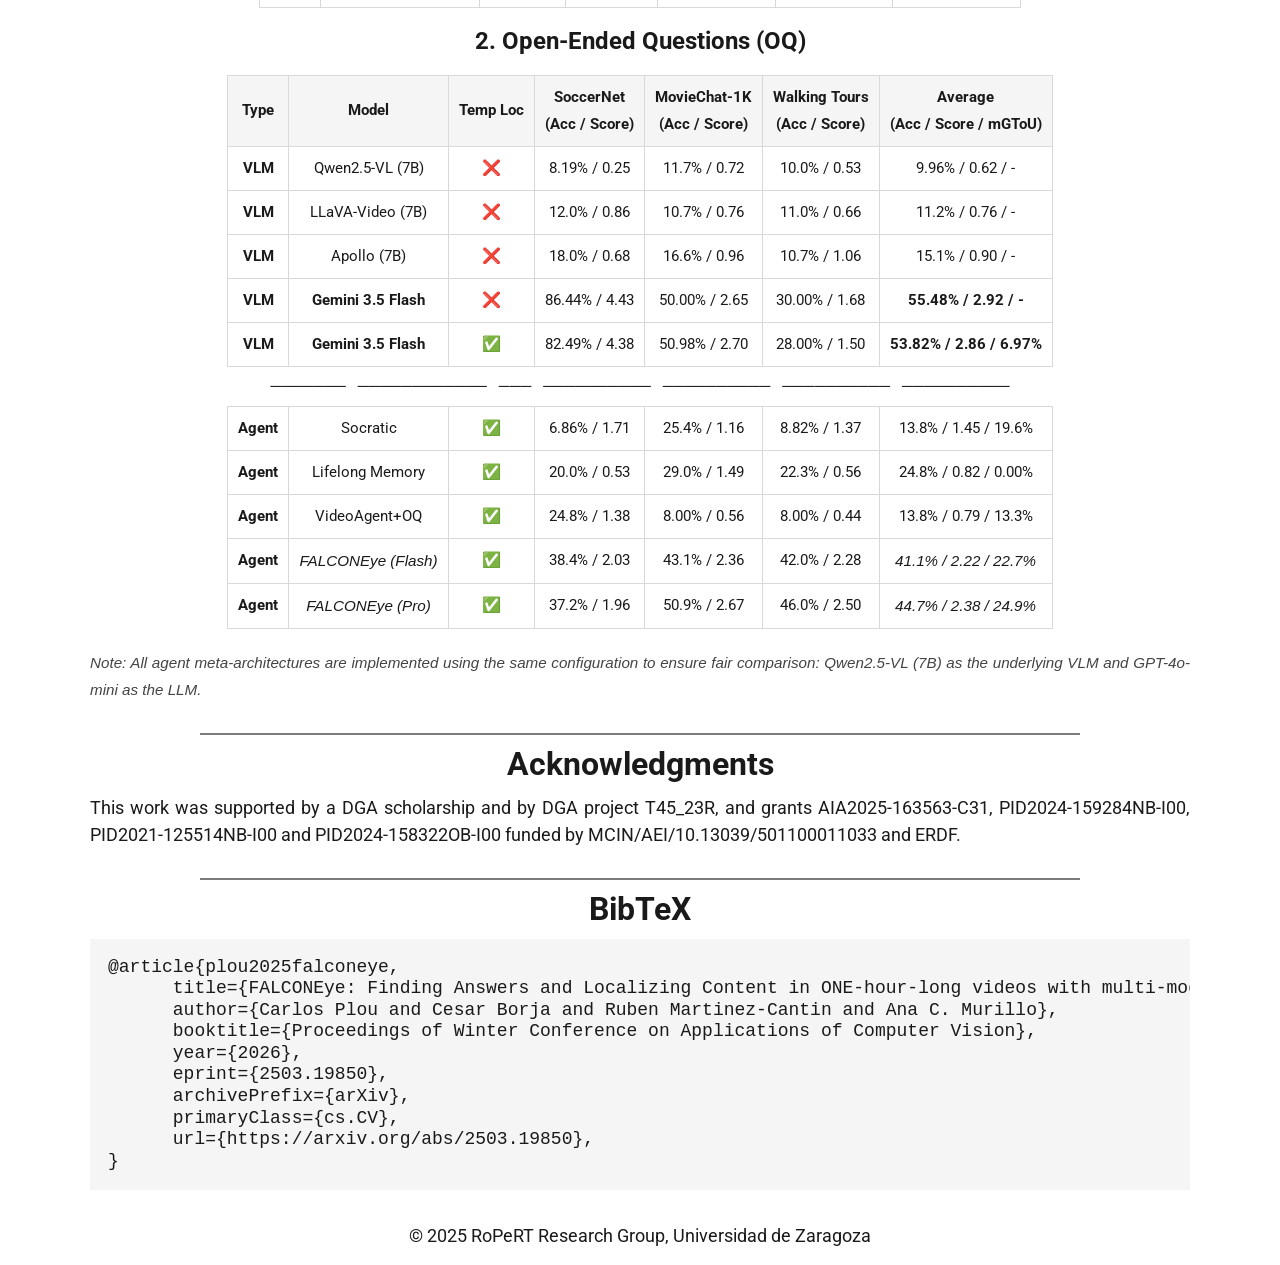
==== commit cabd07c4: "Tweak FALCON-Bench results tables: rename variants and adjust table layout" ====
--- a/docs/index.html
+++ b/docs/index.html
@@ -207,11 +207,12 @@
     }
 
     table {
-        width: 100%;
+        width: auto;
+        max-width: 100%;
         border-collapse: collapse;
         margin: 20px auto;
         font-size: 0.95rem;
-        table-layout: fixed;
+        table-layout: auto;
     }
 
     th, td {
@@ -219,6 +220,7 @@
         padding: 8px 10px;
         text-align: center;
         vertical-align: middle;
+        white-space: normal;
     }
 
     th {
@@ -403,8 +405,8 @@
     <tr><td><strong>Agent</strong></td><td>Socratic</td><td>✅</td><td>54.0%</td><td>51.9%</td><td>48.0%</td><td>53.9% / 21.3%</td></tr>
     <tr><td><strong>Agent</strong></td><td>Lifelong Memory</td><td>✅</td><td>41.5%</td><td>45.0%</td><td>38.0%</td><td>41.8% / 0.00%</td></tr>
     <tr><td><strong>Agent</strong></td><td>VideoAgent+OQ</td><td>✅</td><td>52.2%</td><td>48.0%</td><td>36.0%</td><td>45.4% / 19.1%</td></tr>
-    <tr><td><strong>Agent</strong></td><td><em>FALCONEye (Cost-Efficient)</em></td><td>✅</td><td>68.0%</td><td>64.7%</td><td>58.4%</td><td><em>67.6% / 25.2%</em></td></tr>
-    <tr><td><strong>Agent</strong></td><td><em>FALCONEye (Top-Performance)</em></td><td>✅</td><td>74.0%</td><td>61.5%</td><td>74.5%</td><td><em>70.0% / 27.7%</em></td></tr>
+    <tr><td><strong>Agent</strong></td><td><em>FALCONEye (Flash)</em></td><td>✅</td><td>68.0%</td><td>64.7%</td><td>58.4%</td><td><em>67.6% / 25.2%</em></td></tr>
+    <tr><td><strong>Agent</strong></td><td><em>FALCONEye (Pro)</em></td><td>✅</td><td>74.0%</td><td>61.5%</td><td>74.5%</td><td><em>70.0% / 27.7%</em></td></tr>
   </tbody>
 </table>
 
@@ -431,8 +433,8 @@
     <tr><td><strong>Agent</strong></td><td>Socratic</td><td>✅</td><td>6.86% / 1.71</td><td>25.4% / 1.16</td><td>8.82% / 1.37</td><td>13.8% / 1.45 / 19.6%</td></tr>
     <tr><td><strong>Agent</strong></td><td>Lifelong Memory</td><td>✅</td><td>20.0% / 0.53</td><td>29.0% / 1.49</td><td>22.3% / 0.56</td><td>24.8% / 0.82 / 0.00%</td></tr>
     <tr><td><strong>Agent</strong></td><td>VideoAgent+OQ</td><td>✅</td><td>24.8% / 1.38</td><td>8.00% / 0.56</td><td>8.00% / 0.44</td><td>13.8% / 0.79 / 13.3%</td></tr>
-    <tr><td><strong>Agent</strong></td><td><em>FALCONEye (Cost-Efficient)</em></td><td>✅</td><td>38.4% / 2.03</td><td>43.1% / 2.36</td><td>42.0% / 2.28</td><td><em>41.1% / 2.22 / 22.7%</em></td></tr>
-    <tr><td><strong>Agent</strong></td><td><em>FALCONEye (Top-Performance)</em></td><td>✅</td><td>37.2% / 1.96</td><td>50.9% / 2.67</td><td>46.0% / 2.50</td><td><em>44.7% / 2.38 / 24.9%</em></td></tr>
+    <tr><td><strong>Agent</strong></td><td><em>FALCONEye (Flash)</em></td><td>✅</td><td>38.4% / 2.03</td><td>43.1% / 2.36</td><td>42.0% / 2.28</td><td><em>41.1% / 2.22 / 22.7%</em></td></tr>
+    <tr><td><strong>Agent</strong></td><td><em>FALCONEye (Pro)</em></td><td>✅</td><td>37.2% / 1.96</td><td>50.9% / 2.67</td><td>46.0% / 2.50</td><td><em>44.7% / 2.38 / 24.9%</em></td></tr>
   </tbody>
 </table>
 
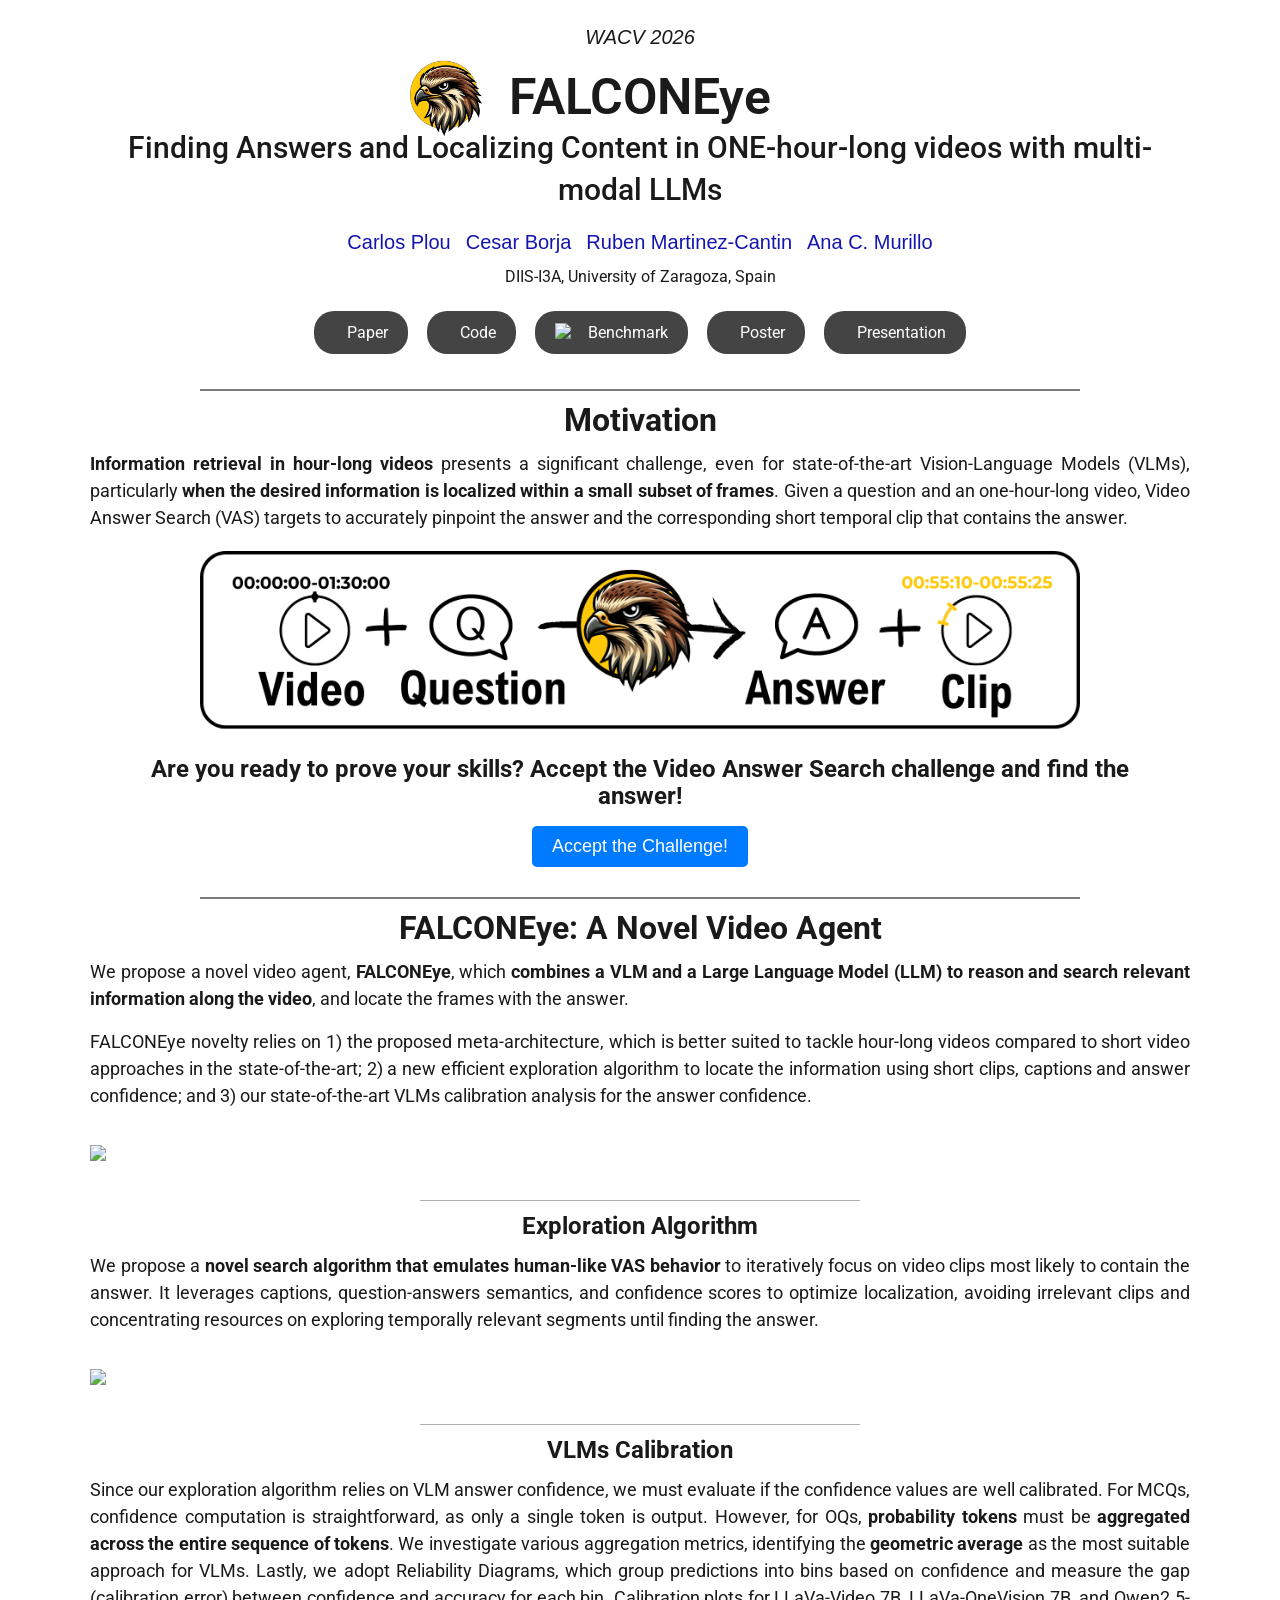
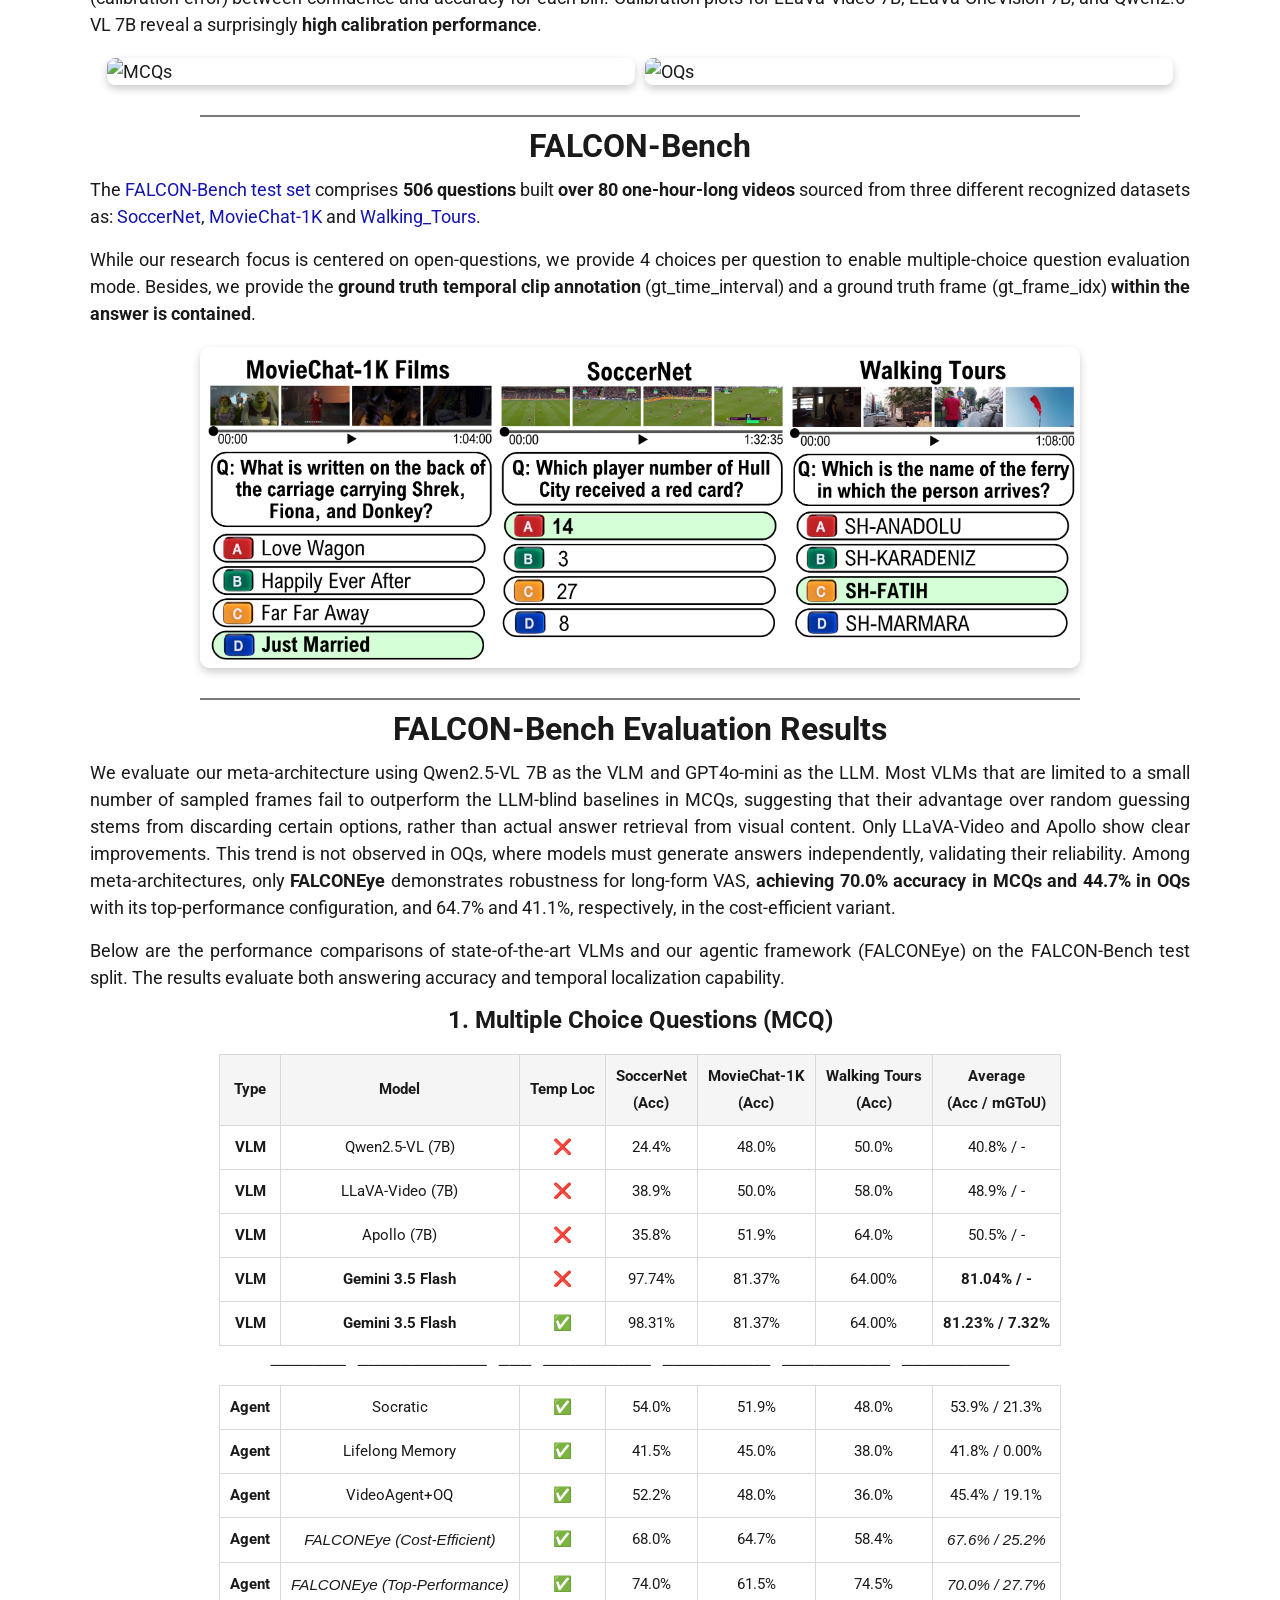
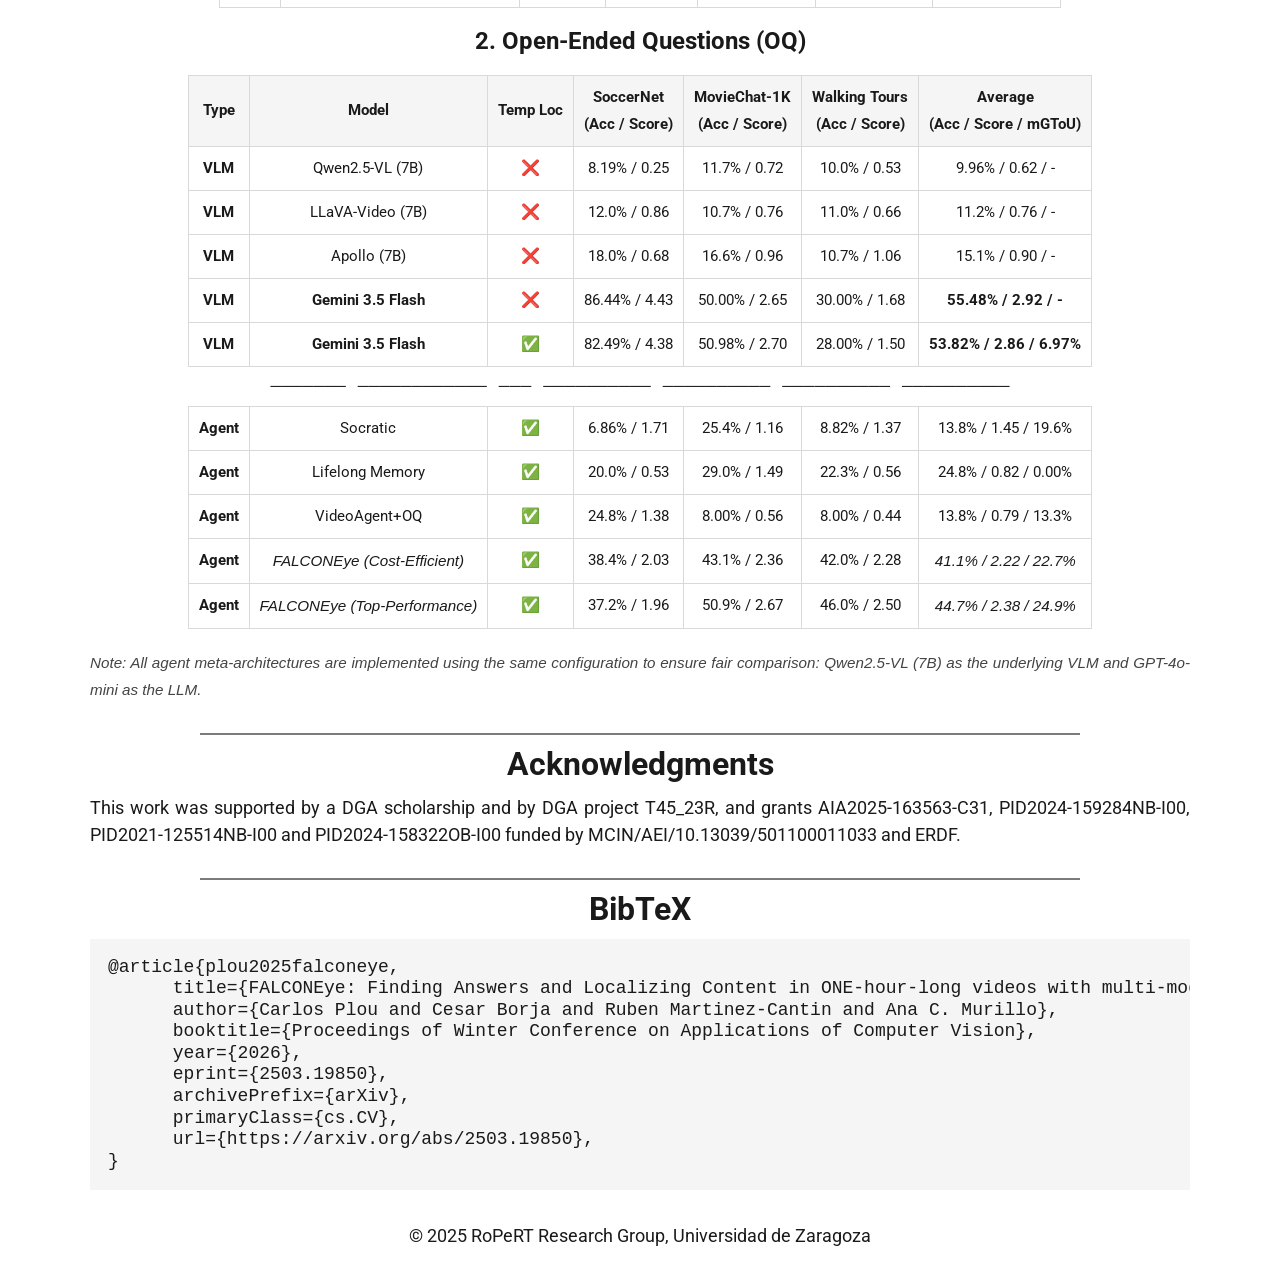
==== commit 6f841ab1: "Revert results table column labels and restore FALCONEye variant names" ====
--- a/docs/index.html
+++ b/docs/index.html
@@ -405,8 +405,8 @@
     <tr><td><strong>Agent</strong></td><td>Socratic</td><td>✅</td><td>54.0%</td><td>51.9%</td><td>48.0%</td><td>53.9% / 21.3%</td></tr>
     <tr><td><strong>Agent</strong></td><td>Lifelong Memory</td><td>✅</td><td>41.5%</td><td>45.0%</td><td>38.0%</td><td>41.8% / 0.00%</td></tr>
     <tr><td><strong>Agent</strong></td><td>VideoAgent+OQ</td><td>✅</td><td>52.2%</td><td>48.0%</td><td>36.0%</td><td>45.4% / 19.1%</td></tr>
-    <tr><td><strong>Agent</strong></td><td><em>FALCONEye (Flash)</em></td><td>✅</td><td>68.0%</td><td>64.7%</td><td>58.4%</td><td><em>67.6% / 25.2%</em></td></tr>
-    <tr><td><strong>Agent</strong></td><td><em>FALCONEye (Pro)</em></td><td>✅</td><td>74.0%</td><td>61.5%</td><td>74.5%</td><td><em>70.0% / 27.7%</em></td></tr>
+    <tr><td><strong>Agent</strong></td><td><em>FALCONEye (Cost-Efficient)</em></td><td>✅</td><td>68.0%</td><td>64.7%</td><td>58.4%</td><td><em>67.6% / 25.2%</em></td></tr>
+    <tr><td><strong>Agent</strong></td><td><em>FALCONEye (Top-Performance)</em></td><td>✅</td><td>74.0%</td><td>61.5%</td><td>74.5%</td><td><em>70.0% / 27.7%</em></td></tr>
   </tbody>
 </table>
 
@@ -433,8 +433,8 @@
     <tr><td><strong>Agent</strong></td><td>Socratic</td><td>✅</td><td>6.86% / 1.71</td><td>25.4% / 1.16</td><td>8.82% / 1.37</td><td>13.8% / 1.45 / 19.6%</td></tr>
     <tr><td><strong>Agent</strong></td><td>Lifelong Memory</td><td>✅</td><td>20.0% / 0.53</td><td>29.0% / 1.49</td><td>22.3% / 0.56</td><td>24.8% / 0.82 / 0.00%</td></tr>
     <tr><td><strong>Agent</strong></td><td>VideoAgent+OQ</td><td>✅</td><td>24.8% / 1.38</td><td>8.00% / 0.56</td><td>8.00% / 0.44</td><td>13.8% / 0.79 / 13.3%</td></tr>
-    <tr><td><strong>Agent</strong></td><td><em>FALCONEye (Flash)</em></td><td>✅</td><td>38.4% / 2.03</td><td>43.1% / 2.36</td><td>42.0% / 2.28</td><td><em>41.1% / 2.22 / 22.7%</em></td></tr>
-    <tr><td><strong>Agent</strong></td><td><em>FALCONEye (Pro)</em></td><td>✅</td><td>37.2% / 1.96</td><td>50.9% / 2.67</td><td>46.0% / 2.50</td><td><em>44.7% / 2.38 / 24.9%</em></td></tr>
+    <tr><td><strong>Agent</strong></td><td><em>FALCONEye (Cost-Efficient)</em></td><td>✅</td><td>38.4% / 2.03</td><td>43.1% / 2.36</td><td>42.0% / 2.28</td><td><em>41.1% / 2.22 / 22.7%</em></td></tr>
+    <tr><td><strong>Agent</strong></td><td><em>FALCONEye (Top-Performance)</em></td><td>✅</td><td>37.2% / 1.96</td><td>50.9% / 2.67</td><td>46.0% / 2.50</td><td><em>44.7% / 2.38 / 24.9%</em></td></tr>
   </tbody>
 </table>
 
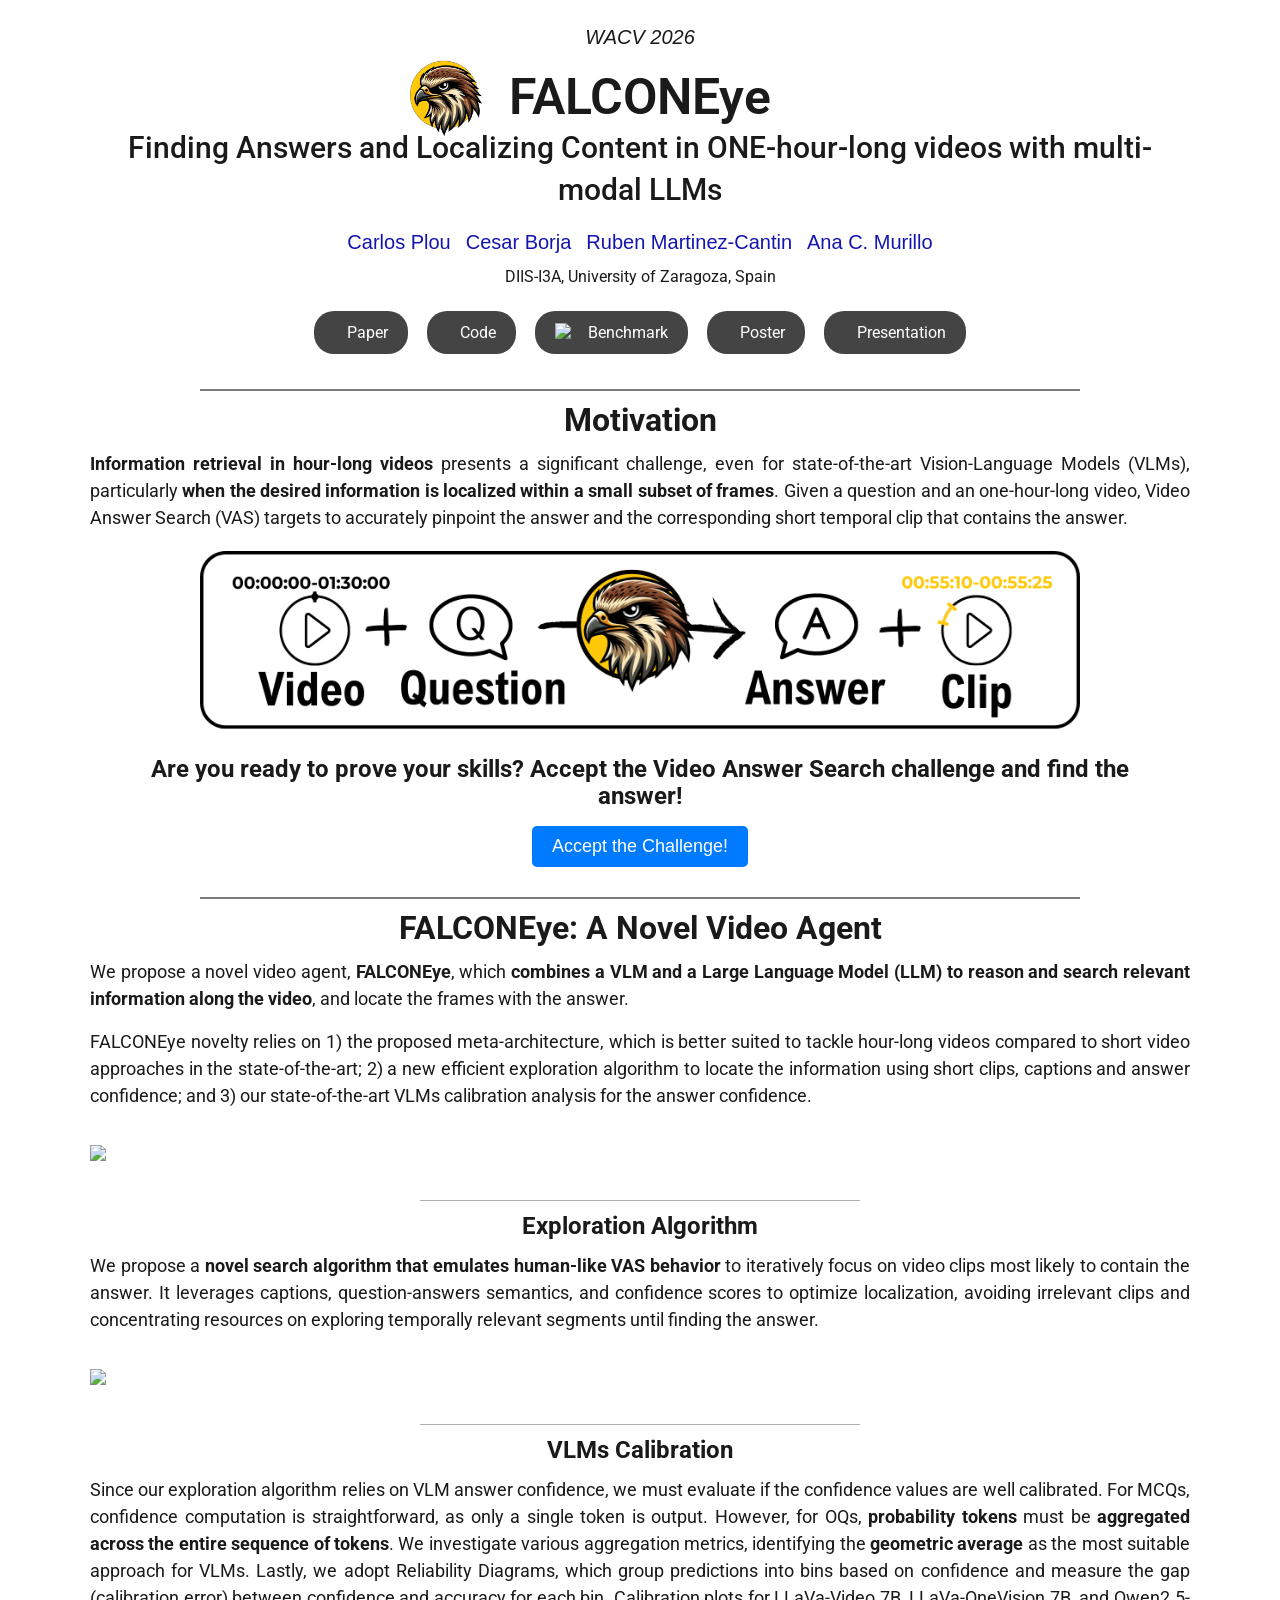
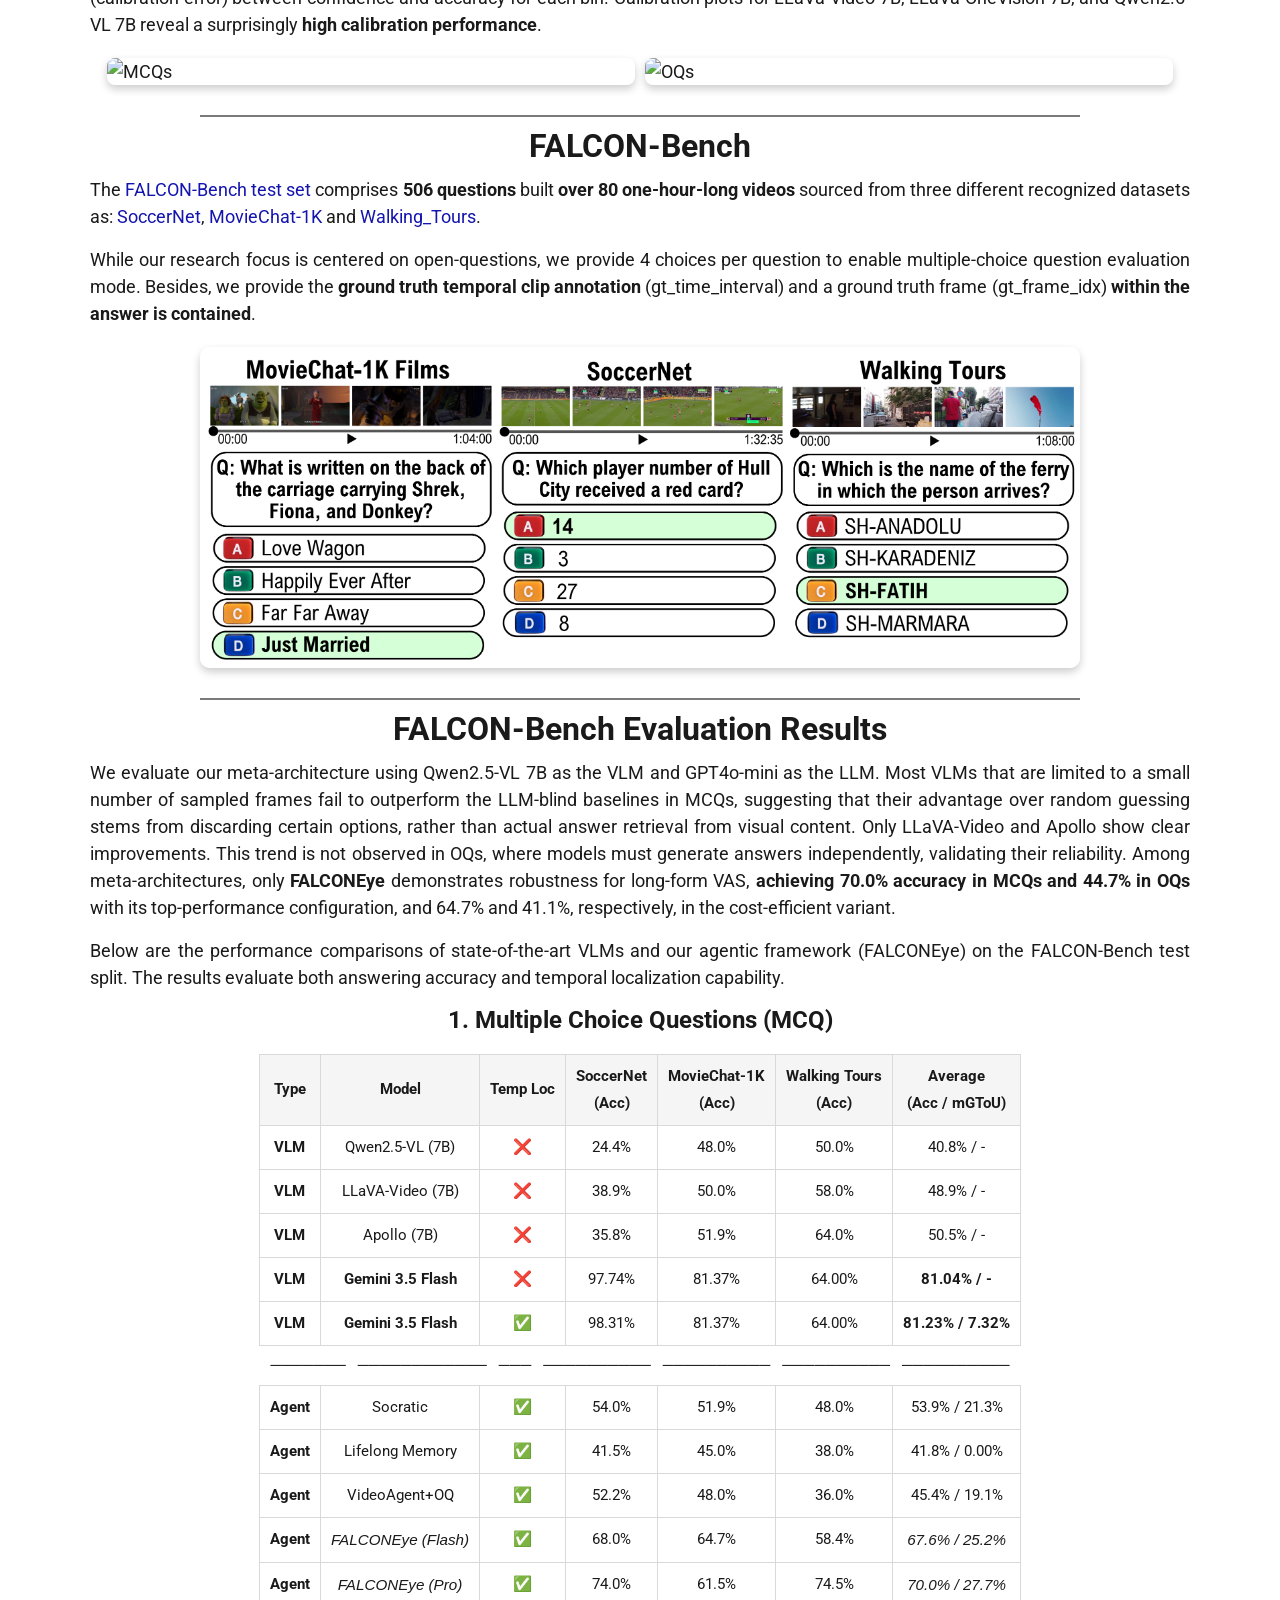
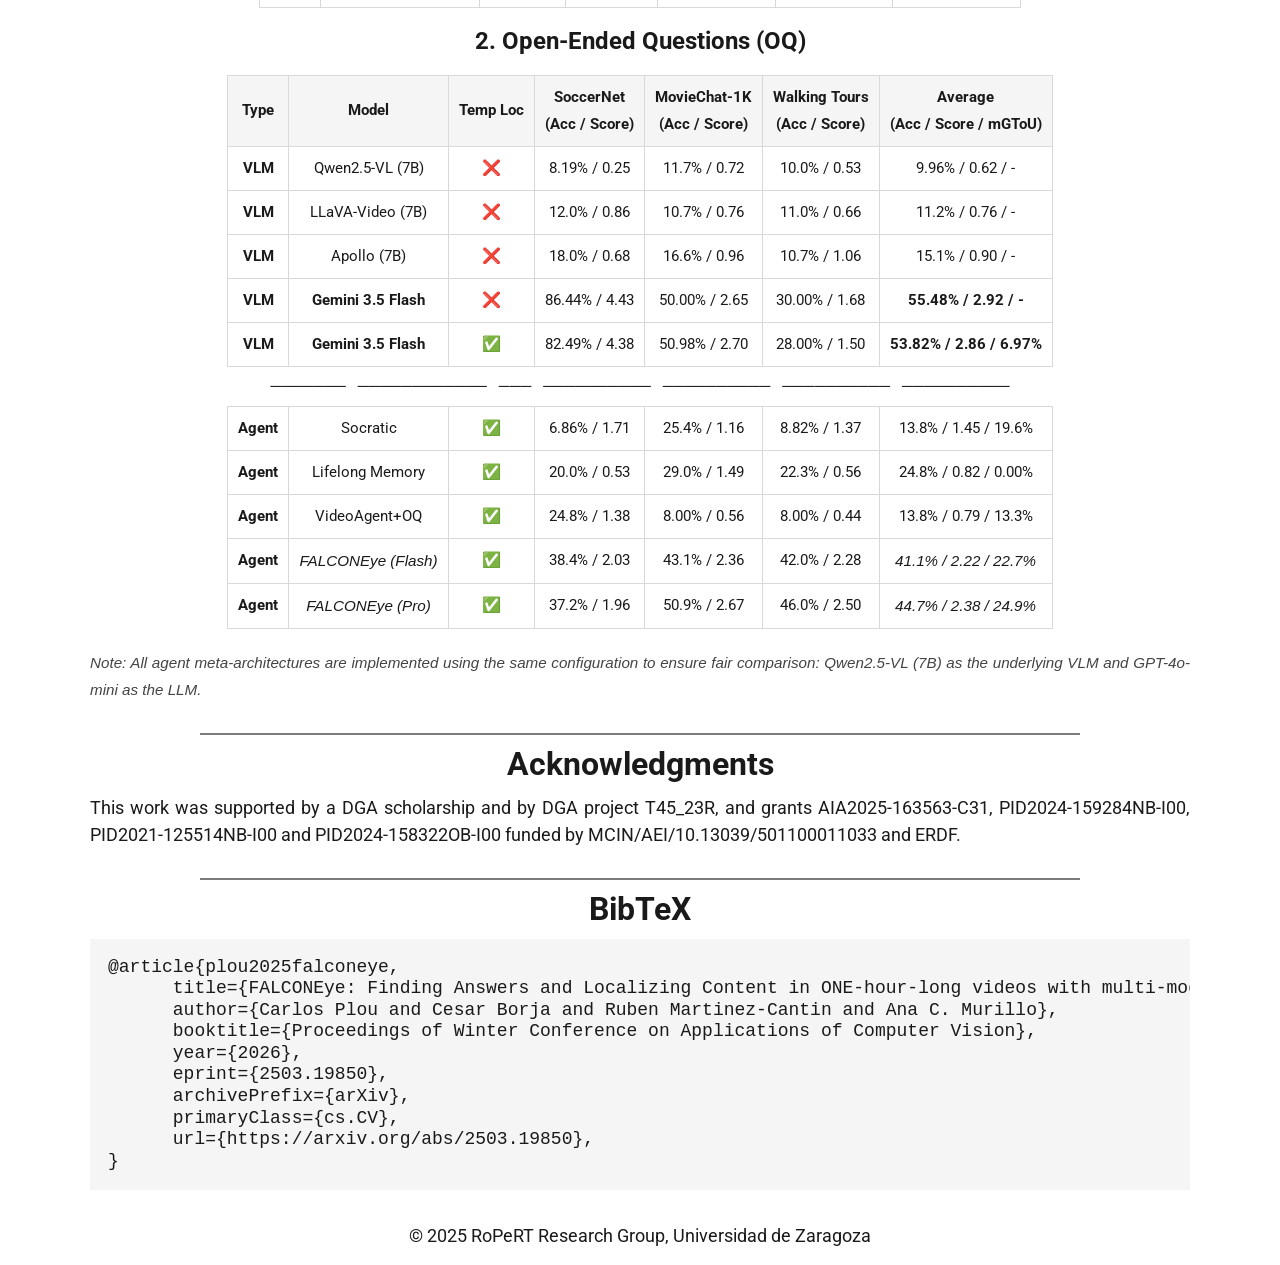
==== commit cd53894a: "Rename FALCONEye variants to Flash/Pro in results tables" ====
--- a/docs/index.html
+++ b/docs/index.html
@@ -405,8 +405,8 @@
     <tr><td><strong>Agent</strong></td><td>Socratic</td><td>✅</td><td>54.0%</td><td>51.9%</td><td>48.0%</td><td>53.9% / 21.3%</td></tr>
     <tr><td><strong>Agent</strong></td><td>Lifelong Memory</td><td>✅</td><td>41.5%</td><td>45.0%</td><td>38.0%</td><td>41.8% / 0.00%</td></tr>
     <tr><td><strong>Agent</strong></td><td>VideoAgent+OQ</td><td>✅</td><td>52.2%</td><td>48.0%</td><td>36.0%</td><td>45.4% / 19.1%</td></tr>
-    <tr><td><strong>Agent</strong></td><td><em>FALCONEye (Cost-Efficient)</em></td><td>✅</td><td>68.0%</td><td>64.7%</td><td>58.4%</td><td><em>67.6% / 25.2%</em></td></tr>
-    <tr><td><strong>Agent</strong></td><td><em>FALCONEye (Top-Performance)</em></td><td>✅</td><td>74.0%</td><td>61.5%</td><td>74.5%</td><td><em>70.0% / 27.7%</em></td></tr>
+    <tr><td><strong>Agent</strong></td><td><em>FALCONEye (Flash)</em></td><td>✅</td><td>68.0%</td><td>64.7%</td><td>58.4%</td><td><em>67.6% / 25.2%</em></td></tr>
+    <tr><td><strong>Agent</strong></td><td><em>FALCONEye (Pro)</em></td><td>✅</td><td>74.0%</td><td>61.5%</td><td>74.5%</td><td><em>70.0% / 27.7%</em></td></tr>
   </tbody>
 </table>
 
@@ -433,8 +433,8 @@
     <tr><td><strong>Agent</strong></td><td>Socratic</td><td>✅</td><td>6.86% / 1.71</td><td>25.4% / 1.16</td><td>8.82% / 1.37</td><td>13.8% / 1.45 / 19.6%</td></tr>
     <tr><td><strong>Agent</strong></td><td>Lifelong Memory</td><td>✅</td><td>20.0% / 0.53</td><td>29.0% / 1.49</td><td>22.3% / 0.56</td><td>24.8% / 0.82 / 0.00%</td></tr>
     <tr><td><strong>Agent</strong></td><td>VideoAgent+OQ</td><td>✅</td><td>24.8% / 1.38</td><td>8.00% / 0.56</td><td>8.00% / 0.44</td><td>13.8% / 0.79 / 13.3%</td></tr>
-    <tr><td><strong>Agent</strong></td><td><em>FALCONEye (Cost-Efficient)</em></td><td>✅</td><td>38.4% / 2.03</td><td>43.1% / 2.36</td><td>42.0% / 2.28</td><td><em>41.1% / 2.22 / 22.7%</em></td></tr>
-    <tr><td><strong>Agent</strong></td><td><em>FALCONEye (Top-Performance)</em></td><td>✅</td><td>37.2% / 1.96</td><td>50.9% / 2.67</td><td>46.0% / 2.50</td><td><em>44.7% / 2.38 / 24.9%</em></td></tr>
+    <tr><td><strong>Agent</strong></td><td><em>FALCONEye (Flash)</em></td><td>✅</td><td>38.4% / 2.03</td><td>43.1% / 2.36</td><td>42.0% / 2.28</td><td><em>41.1% / 2.22 / 22.7%</em></td></tr>
+    <tr><td><strong>Agent</strong></td><td><em>FALCONEye (Pro)</em></td><td>✅</td><td>37.2% / 1.96</td><td>50.9% / 2.67</td><td>46.0% / 2.50</td><td><em>44.7% / 2.38 / 24.9%</em></td></tr>
   </tbody>
 </table>
 
